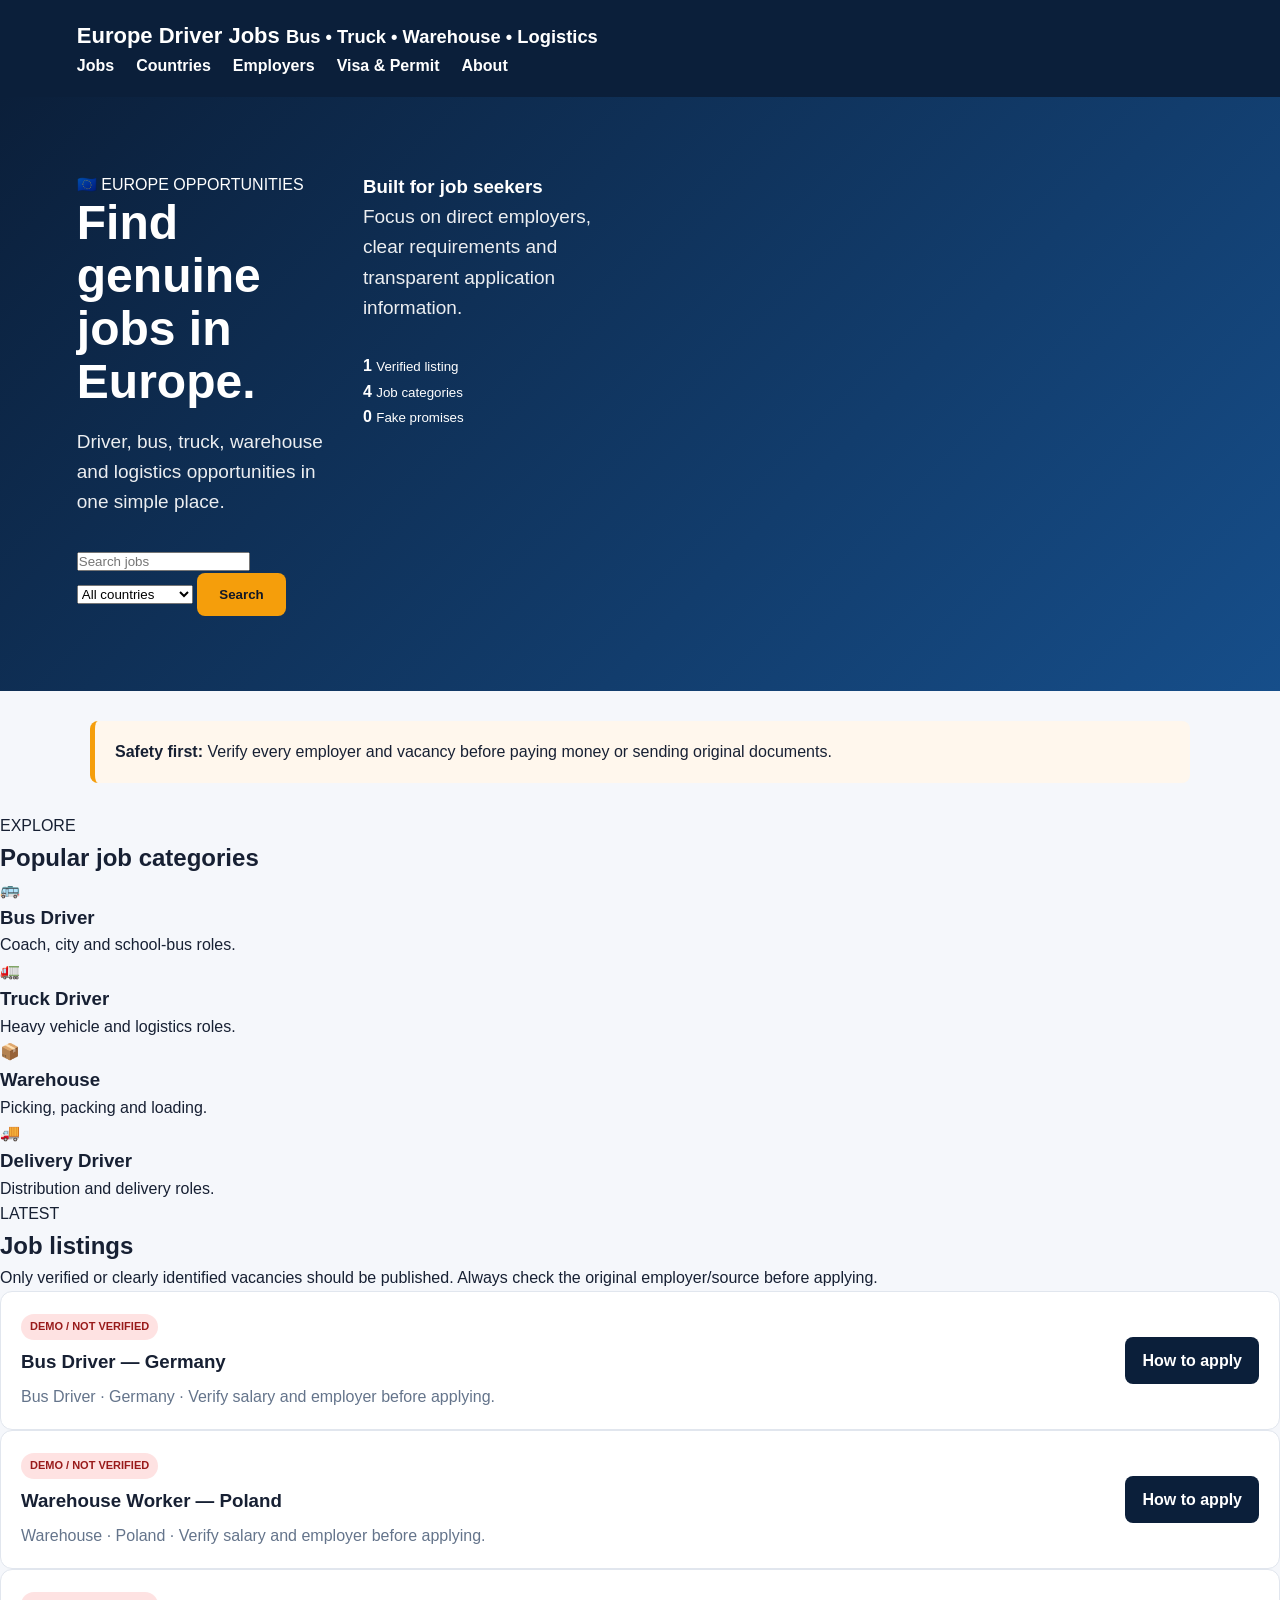
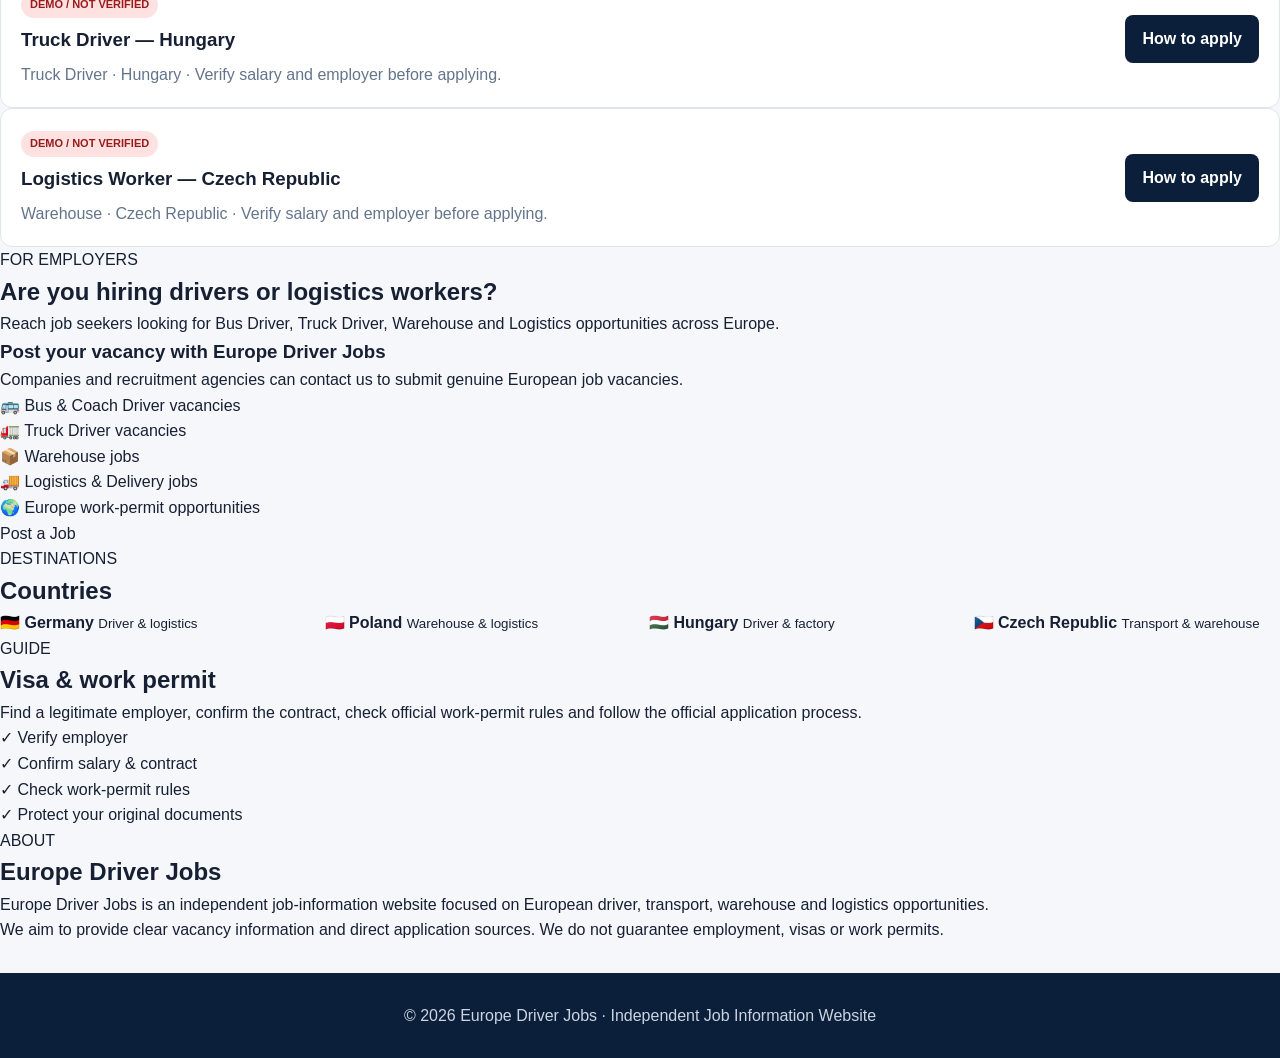
==== index.html @ 80341176 "Update Europe Driver Jobs website" ====
<!doctype html>
<html>
<head>
<meta charset="utf-8">
<meta name="viewport" content="width=device-width,initial-scale=1">
<title>Europe Driver Jobs | Bus, Truck, Warehouse & Logistics</title>
<link rel="stylesheet" href="style.css">
</head>

<body>

<header>
<div class="wrap nav">
<div class="logo">
Europe <b>Driver Jobs</b>
<small>Bus • Truck • Warehouse • Logistics</small>
</div>

<nav>
<a href="#jobs">Jobs</a>
<a href="#countries">Countries</a>
<a href="#employers">Employers</a>
<a href="#visa">Visa & Permit</a>
<a href="#about">About</a>
</nav>
</div>
</header>

<section class="hero">
<div class="wrap grid">

<div>
<span class="pill">🇪🇺 EUROPE OPPORTUNITIES</span>

<h1>Find genuine jobs in Europe.</h1>

<p>
Driver, bus, truck, warehouse and logistics opportunities
in one simple place.
</p>

<div class="search">
<input id="q" placeholder="Search jobs">

<select id="country">
<option value="">All countries</option>
<option>Germany</option>
<option>Poland</option>
<option>Hungary</option>
<option>Czech Republic</option>
</select>

<button onclick="filterJobs()">Search</button>
</div>

</div>

<div class="heroCard">
<h3>Built for job seekers</h3>

<p>
Focus on direct employers, clear requirements and transparent
application information.
</p>

<div class="stats">
<div>
<b>1</b>
<small>Verified listing</small>
</div>

<div>
<b>4</b>
<small>Job categories</small>
</div>

<div>
<b>0</b>
<small>Fake promises</small>
</div>
</div>
</div>

</div>
</section>

<div class="notice">
<div class="wrap">
<b>Safety first:</b>
Verify every employer and vacancy before paying money
or sending original documents.
</div>
</div>

<section class="wrap section">
<span class="eyebrow">EXPLORE</span>

<h2>Popular job categories</h2>

<div class="cards">

<article>
🚌
<h3>Bus Driver</h3>
<p>Coach, city and school-bus roles.</p>
</article>

<article>
🚛
<h3>Truck Driver</h3>
<p>Heavy vehicle and logistics roles.</p>
</article>

<article>
📦
<h3>Warehouse</h3>
<p>Picking, packing and loading.</p>
</article>

<article>
🚚
<h3>Delivery Driver</h3>
<p>Distribution and delivery roles.</p>
</article>

</div>
</section>


<!-- JOBS -->

<section id="jobs" class="wrap section">

<span class="eyebrow">LATEST</span>

<h2>Job listings</h2>

<p class="muted">
Only verified or clearly identified vacancies should be published.
Always check the original employer/source before applying.
</p>

<div id="jobsList">

<article class="job">

<span class="pill">OFFICIAL SOURCE</span>

<h3>Bus Driver – Germany</h3>

<p>🚌 Heavy Bus / Coach Driver</p>

<p>📍 Germany · Work Permit</p>

<p>💶 Salary: To be confirmed by employer</p>

<p>✅ UAE Heavy Bus licence & experience preferred</p>

<a
href="https://www.arbeitsagentur.de/jobsuche/jobdetail/12456-1625822-1-S"
target="_blank"
rel="noopener">
View Official Job
</a>

</article>

</div>

</section>


<!-- EMPLOYERS / MONEY MAKING -->

<section id="employers" class="wrap section">

<span class="eyebrow">FOR EMPLOYERS</span>

<h2>Are you hiring drivers or logistics workers?</h2>

<p>
Reach job seekers looking for Bus Driver, Truck Driver,
Warehouse and Logistics opportunities across Europe.
</p>

<div class="heroCard">

<h3>Post your vacancy with Europe Driver Jobs</h3>

<p>
Companies and recruitment agencies can contact us to
submit genuine European job vacancies.
</p>

<ul>
<li>🚌 Bus & Coach Driver vacancies</li>
<li>🚛 Truck Driver vacancies</li>
<li>📦 Warehouse jobs</li>
<li>🚚 Logistics & Delivery jobs</li>
<li>🌍 Europe work-permit opportunities</li>
</ul>

<a class="button" href="mailto:nnafeed4@gmail.com?subject=Europe Driver Jobs - Employer Job Posting">
Post a Job
</a>

</div>

</section>


<!-- COUNTRIES -->

<section id="countries" class="wrap section">

<span class="eyebrow">DESTINATIONS</span>

<h2>Countries</h2>

<div class="countries">

<div>
🇩🇪
<b>Germany</b>
<small>Driver & logistics</small>
</div>

<div>
🇵🇱
<b>Poland</b>
<small>Warehouse & logistics</small>
</div>

<div>
🇭🇺
<b>Hungary</b>
<small>Driver & factory</small>
</div>

<div>
🇨🇿
<b>Czech Republic</b>
<small>Transport & warehouse</small>
</div>

</div>

</section>


<!-- VISA -->

<section id="visa" class="wrap section split">

<div>

<span class="eyebrow">GUIDE</span>

<h2>Visa & work permit</h2>

<p>
Find a legitimate employer, confirm the contract,
check official work-permit rules and follow the official
application process.
</p>

</div>

<div class="check">

<div>✓ Verify employer</div>
<div>✓ Confirm salary & contract</div>
<div>✓ Check work-permit rules</div>
<div>✓ Protect your original documents</div>

</div>

</section>


<!-- ABOUT -->

<section id="about" class="dark">

<div class="wrap">

<span class="eyebrow">ABOUT</span>

<h2>Europe Driver Jobs</h2>

<p>
Europe Driver Jobs is an independent job-information
website focused on European driver, transport,
warehouse and logistics opportunities.
</p>

<p>
We aim to provide clear vacancy information and direct
application sources. We do not guarantee employment,
visas or work permits.
</p>

</div>

</section>


<footer>
© 2026 Europe Driver Jobs · Independent Job Information Website
</footer>

<script src="script.js"></script>

</body>
</html>
---- style.css ----
*{box-sizing:border-box;margin:0;padding:0}

html{scroll-behavior:smooth}

body{
  font-family:Arial,Helvetica,sans-serif;
  line-height:1.6;
  color:#172033;
  background:#f5f7fb;
}

a{text-decoration:none;color:inherit}

header{
  background:#0b1f3a;
  color:white;
  padding:18px 6%;
  display:flex;
  align-items:center;
  justify-content:space-between;
  gap:20px;
  position:sticky;
  top:0;
  z-index:10;
}

.logo{
  font-size:22px;
  font-weight:800;
}

nav{
  display:flex;
  gap:22px;
}

nav a{
  color:white;
  font-weight:600;
}

.hero{
  background:linear-gradient(135deg,#0b1f3a,#164e8a);
  color:white;
  padding:75px 6%;
}

.hero-content{
  max-width:1100px;
  margin:auto;
}

.hero h1{
  font-size:48px;
  line-height:1.1;
  max-width:750px;
  margin-bottom:18px;
}

.hero p{
  font-size:19px;
  max-width:700px;
  opacity:.92;
  margin-bottom:30px;
}

.searchbox{
  background:white;
  padding:12px;
  border-radius:12px;
  display:flex;
  gap:10px;
  max-width:800px;
}

.searchbox input,
.searchbox select{
  flex:1;
  min-width:0;
  padding:14px;
  border:1px solid #d7dce5;
  border-radius:8px;
  font-size:15px;
}

button{
  background:#f59e0b;
  color:#111827;
  border:0;
  border-radius:8px;
  padding:14px 22px;
  font-weight:800;
  cursor:pointer;
}

.container{
  max-width:1100px;
  margin:auto;
  padding:55px 6%;
}

.section-title{
  font-size:30px;
  margin-bottom:10px;
}

.section-text{
  color:#64748b;
  margin-bottom:28px;
}

.notice{
  background:#fff7ed;
  border-left:5px solid #f59e0b;
  padding:18px 20px;
  margin:30px auto;
  max-width:1100px;
  border-radius:8px;
}

.grid{
  display:grid;
  grid-template-columns:repeat(4,1fr);
  gap:18px;
}

.card{
  background:white;
  padding:25px;
  border-radius:14px;
  box-shadow:0 5px 20px rgba(15,23,42,.07);
  border:1px solid #e7ebf1;
}

.card h3{
  margin:10px 0 8px;
}

.card p{
  color:#64748b;
  font-size:14px;
}

.icon{
  font-size:35px;
}

.jobs{
  display:grid;
  gap:15px;
}

.job{
  background:white;
  border:1px solid #e1e6ee;
  border-radius:12px;
  padding:20px;
  display:flex;
  justify-content:space-between;
  align-items:center;
  gap:20px;
}

.job h3{
  margin:7px 0;
}

.job p{
  color:#64748b;
}

.tag{
  display:inline-block;
  background:#fee2e2;
  color:#991b1b;
  padding:4px 9px;
  border-radius:20px;
  font-size:11px;
  font-weight:800;
}

.apply{
  background:#0b1f3a;
  color:white;
  padding:11px 17px;
  border-radius:8px;
  white-space:nowrap;
  font-weight:700;
}

.countries{
  display:grid;
  grid-template-columns:repeat(4,1fr);
  gap:18px;
}

.country{
  background:white;
  padding:22px;
  border-radius:12px;
  border:1px solid #e1e6ee;
  font-weight:700;
}

.country span{
  font-size:30px;
  display:block;
  margin-bottom:8px;
}

.steps{
  display:grid;
  grid-template-columns:repeat(4,1fr);
  gap:18px;
}

.step{
  background:#0b1f3a;
  color:white;
  padding:22px;
  border-radius:12px;
}

.step strong{
  display:block;
  font-size:24px;
  margin-bottom:8px;
}

footer{
  background:#0b1f3a;
  color:#cbd5e1;
  text-align:center;
  padding:30px 6%;
  margin-top:30px;
}

@media(max-width:800px){
  header{
    flex-direction:column;
    align-items:flex-start;
  }

  nav{
    flex-wrap:wrap;
    gap:12px;
  }

  .hero h1{
    font-size:36px;
  }

  .searchbox{
    flex-direction:column;
  }

  .grid,
  .countries,
  .steps{
    grid-template-columns:1fr 1fr;
  }

  .job{
    flex-direction:column;
    align-items:flex-start;
  }
}

@media(max-width:520px){
  .grid,
  .countries,
  .steps{
    grid-template-columns:1fr;
  }

  .hero{
    padding:50px 6%;
  }

  .hero h1{
    font-size:31px;
  }
}
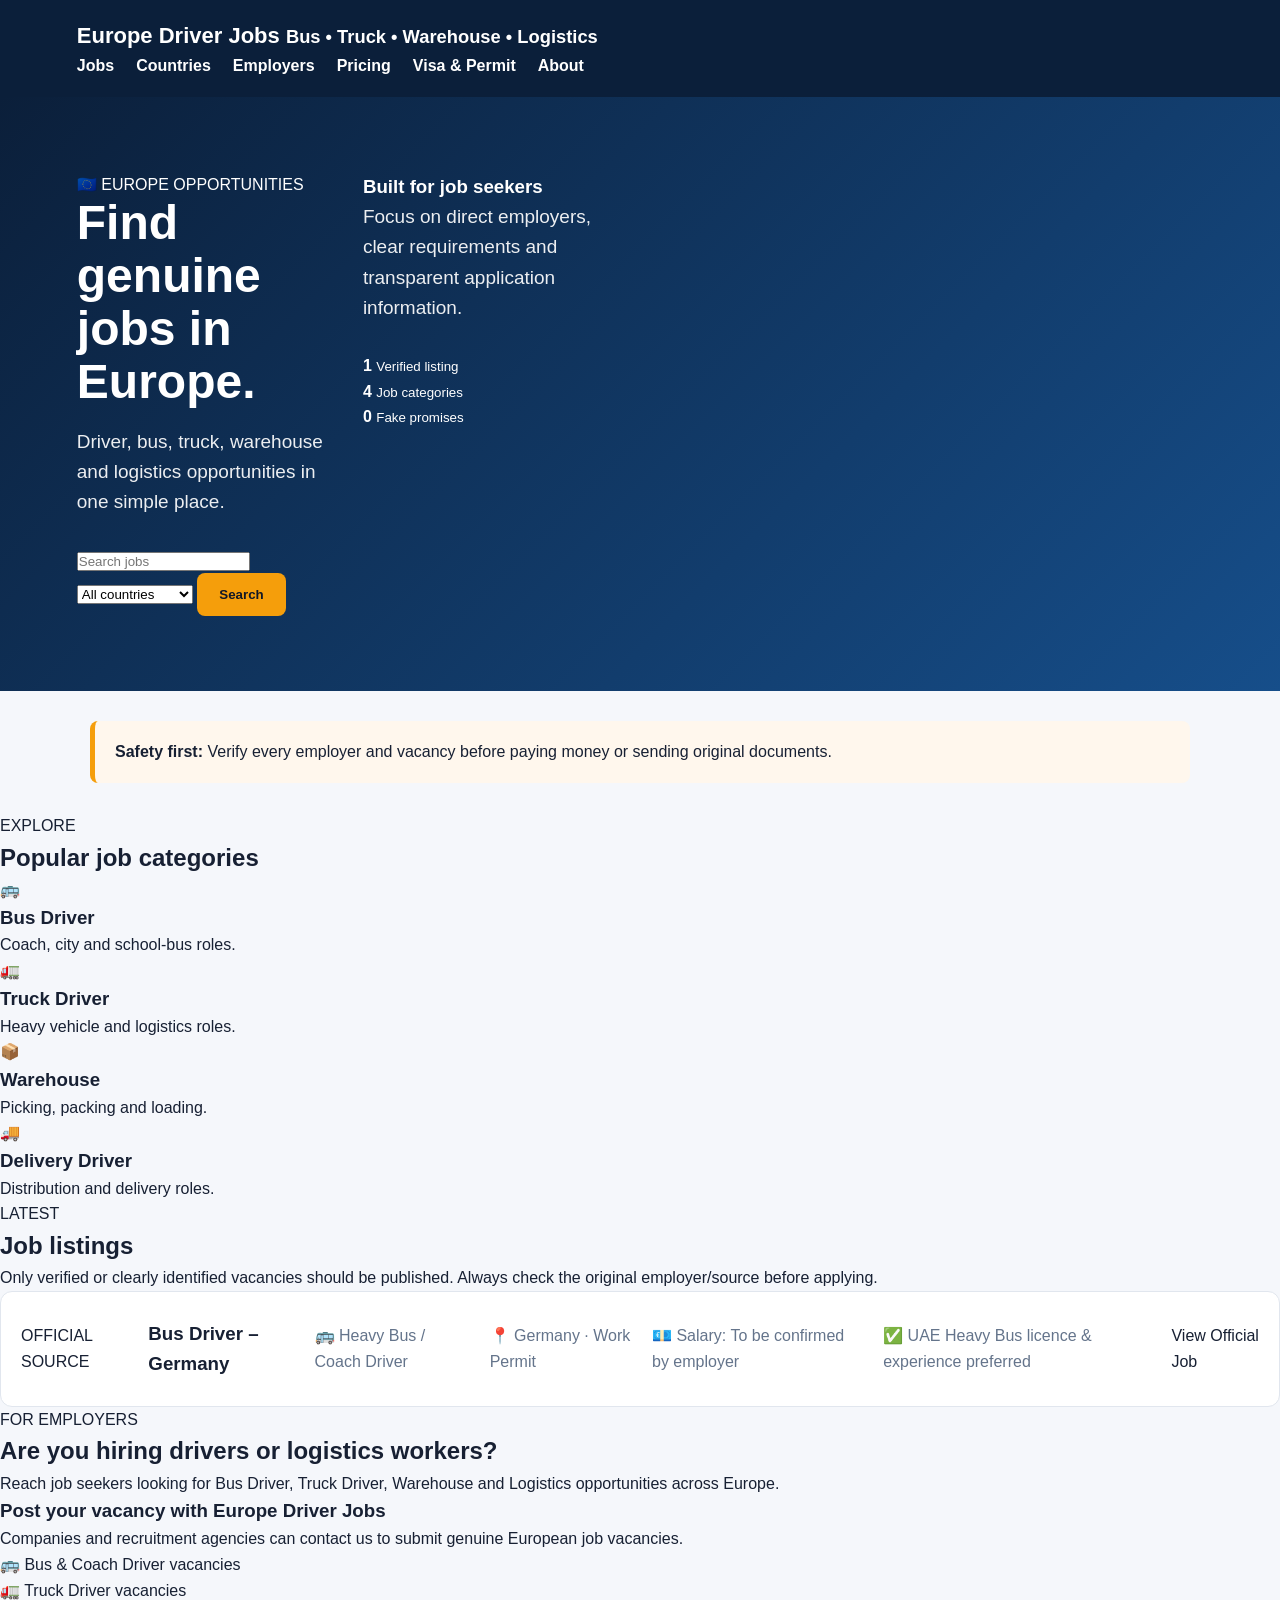
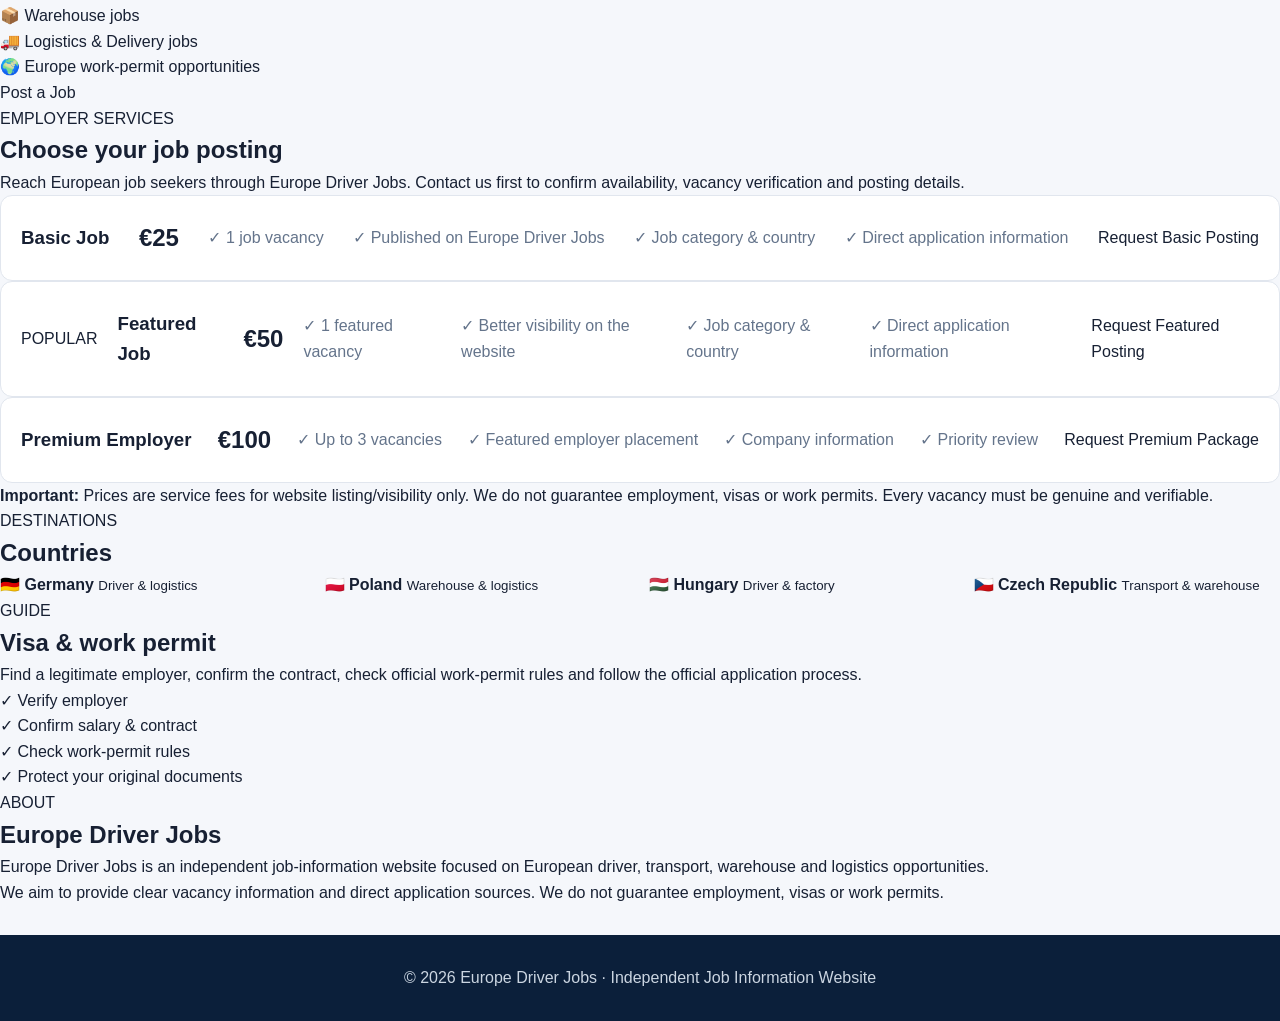
==== commit 50132857: "Add employer pricing packages" ====
--- a/index.html
+++ b/index.html
@@ -20,6 +20,7 @@
 <a href="#jobs">Jobs</a>
 <a href="#countries">Countries</a>
 <a href="#employers">Employers</a>
+ <a href="#pricing">Pricing</a>
 <a href="#visa">Visa & Permit</a>
 <a href="#about">About</a>
 </nav>
@@ -208,7 +209,74 @@
 
 </section>
 
-
+<!-- EMPLOYER PRICING -->
+
+<section id="pricing" class="wrap section">
+
+<span class="eyebrow">EMPLOYER SERVICES</span>
+
+<h2>Choose your job posting</h2>
+
+<p class="muted">
+Reach European job seekers through Europe Driver Jobs.
+Contact us first to confirm availability, vacancy verification
+and posting details.
+</p>
+
+<div class="cards">
+
+<article class="job">
+<h3>Basic Job</h3>
+<h2>€25</h2>
+<p>✓ 1 job vacancy</p>
+<p>✓ Published on Europe Driver Jobs</p>
+<p>✓ Job category & country</p>
+<p>✓ Direct application information</p>
+
+<a class="button"
+href="mailto:nnafeed4@gmail.com?subject=Basic Job Posting - Europe Driver Jobs">
+Request Basic Posting
+</a>
+</article>
+
+<article class="job">
+<span class="pill">POPULAR</span>
+<h3>Featured Job</h3>
+<h2>€50</h2>
+<p>✓ 1 featured vacancy</p>
+<p>✓ Better visibility on the website</p>
+<p>✓ Job category & country</p>
+<p>✓ Direct application information</p>
+
+<a class="button"
+href="mailto:nnafeed4@gmail.com?subject=Featured Job Posting - Europe Driver Jobs">
+Request Featured Posting
+</a>
+</article>
+
+<article class="job">
+<h3>Premium Employer</h3>
+<h2>€100</h2>
+<p>✓ Up to 3 vacancies</p>
+<p>✓ Featured employer placement</p>
+<p>✓ Company information</p>
+<p>✓ Priority review</p>
+
+<a class="button"
+href="mailto:nnafeed4@gmail.com?subject=Premium Employer Package - Europe Driver Jobs">
+Request Premium Package
+</a>
+</article>
+
+</div>
+
+<p class="muted">
+<strong>Important:</strong> Prices are service fees for website
+listing/visibility only. We do not guarantee employment, visas
+or work permits. Every vacancy must be genuine and verifiable.
+</p>
+
+</section>
 <!-- COUNTRIES -->
 
 <section id="countries" class="wrap section">
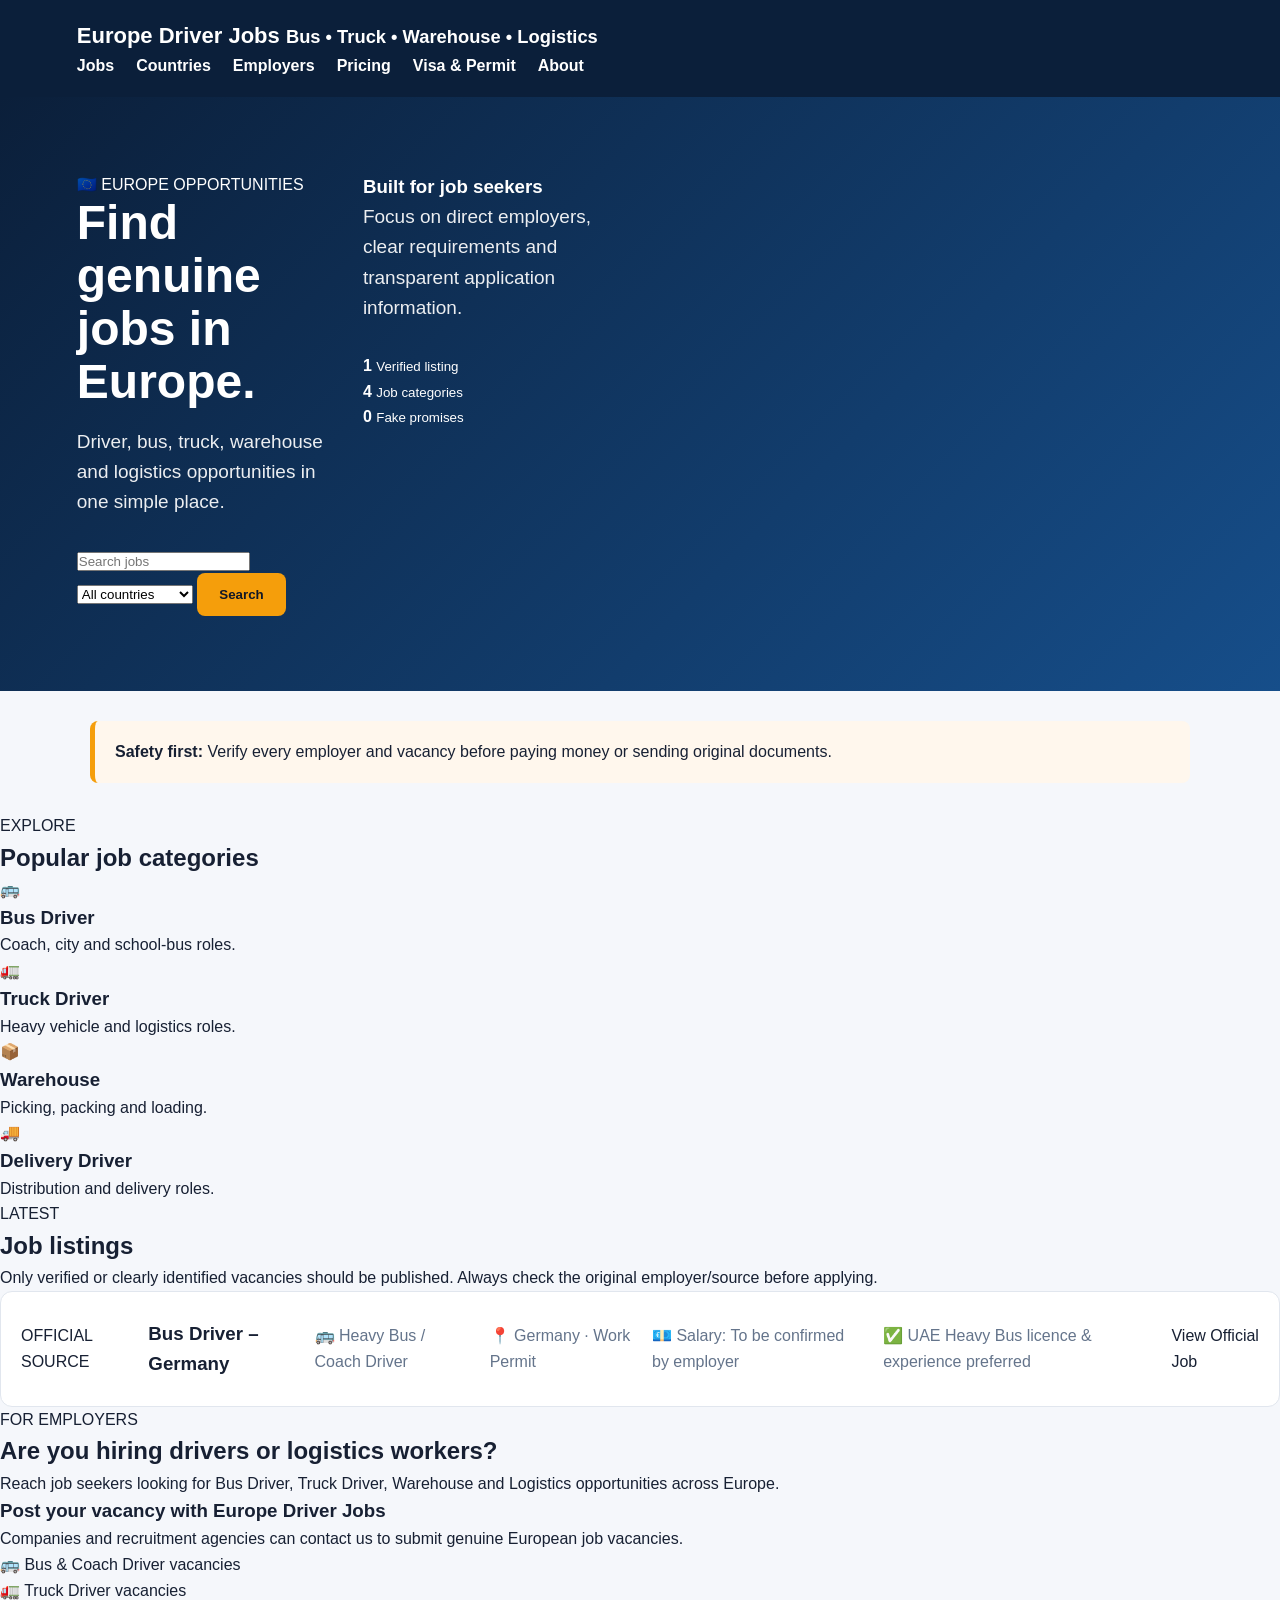
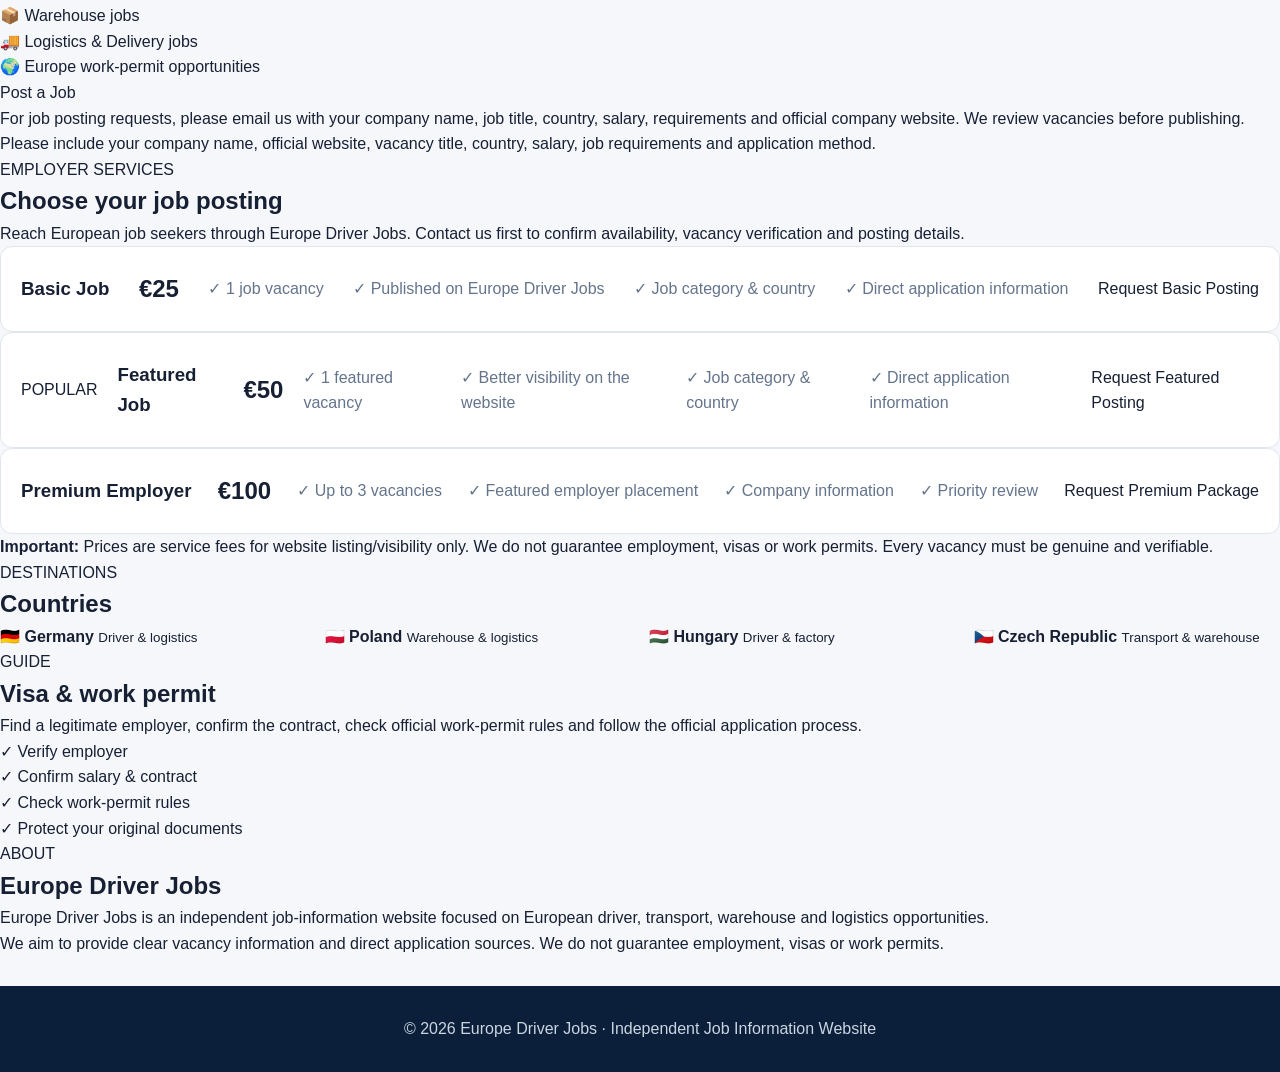
==== commit 11e9aed9: "Improve employer job posting information" ====
--- a/index.html
+++ b/index.html
@@ -203,8 +203,16 @@
 
 <a class="button" href="mailto:nnafeed4@gmail.com?subject=Europe Driver Jobs - Employer Job Posting">
 Post a Job
-</a>
-
+ <p class="muted">
+For job posting requests, please email us with your company name,
+job title, country, salary, requirements and official company website.
+We review vacancies before publishing.
+</p>
+</a>
+<p class="muted">
+Please include your company name, official website, vacancy title,
+country, salary, job requirements and application method.
+</p>
 </div>
 
 </section>
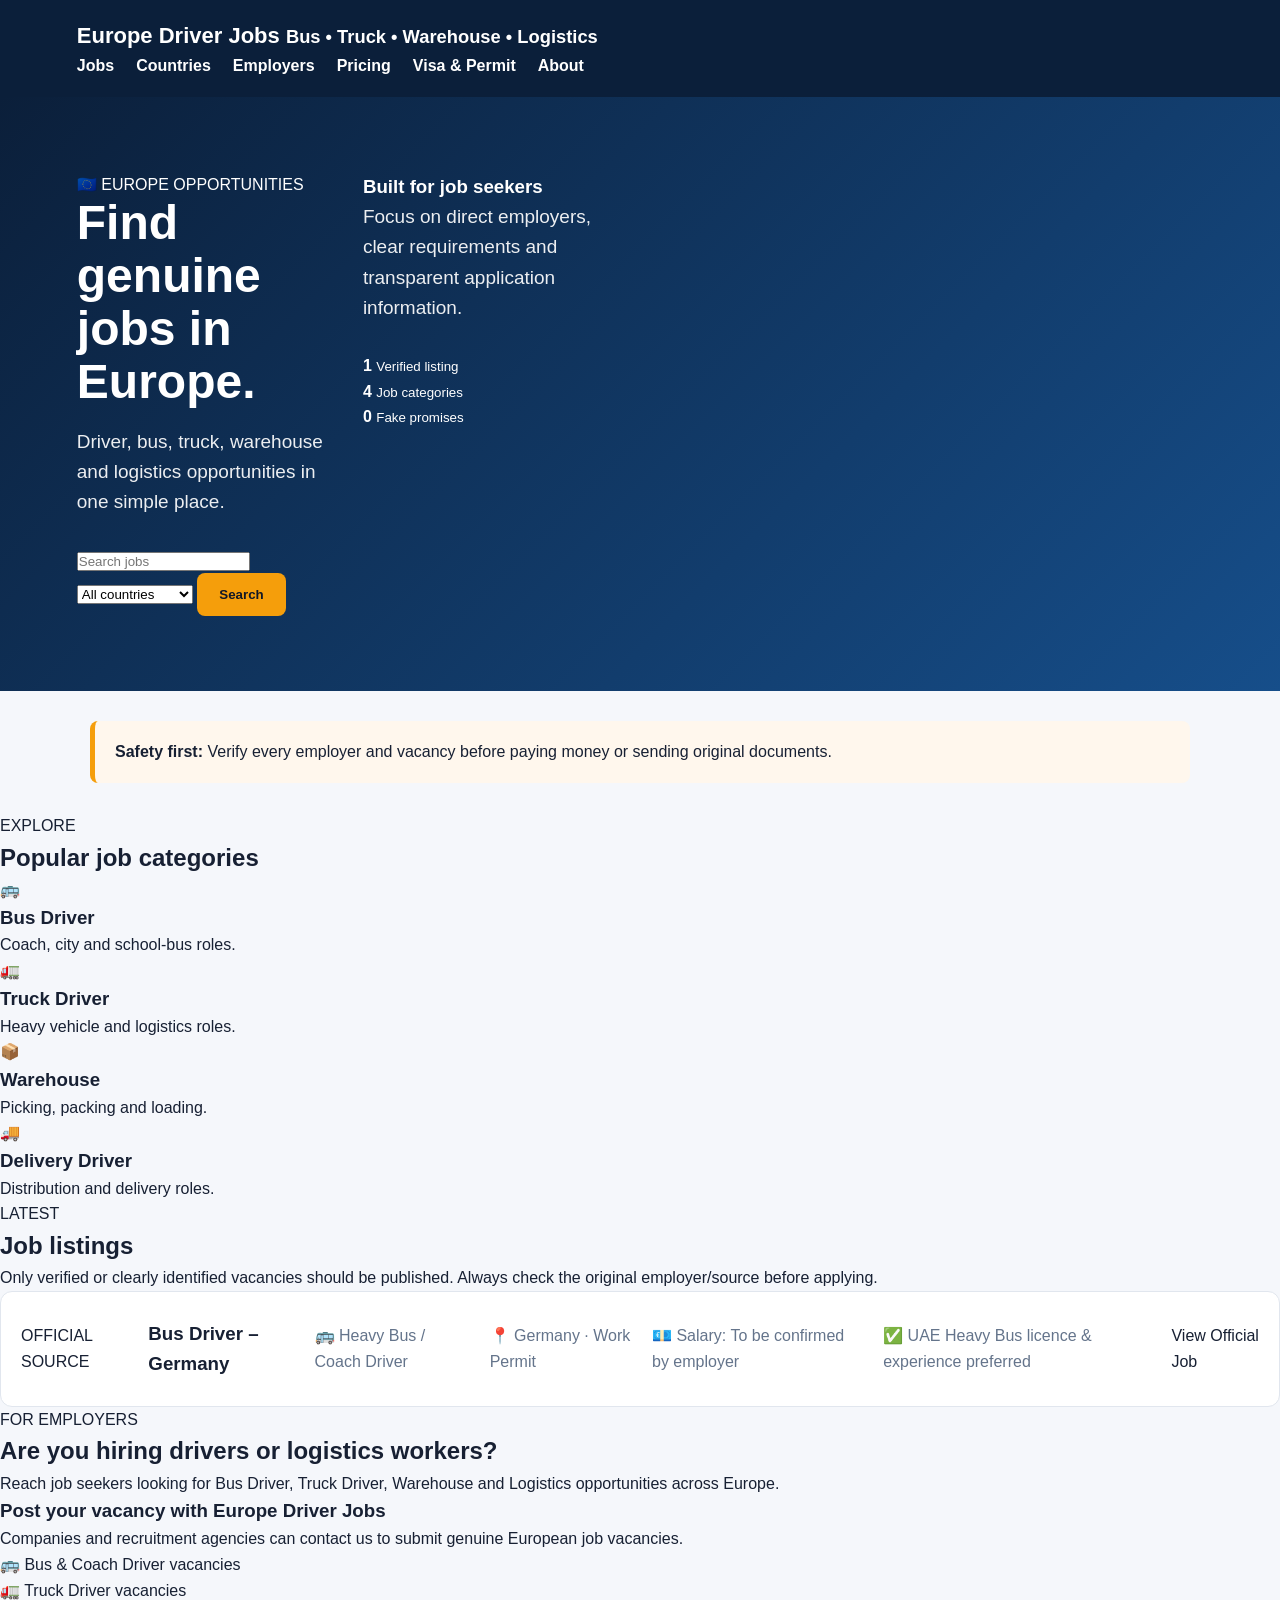
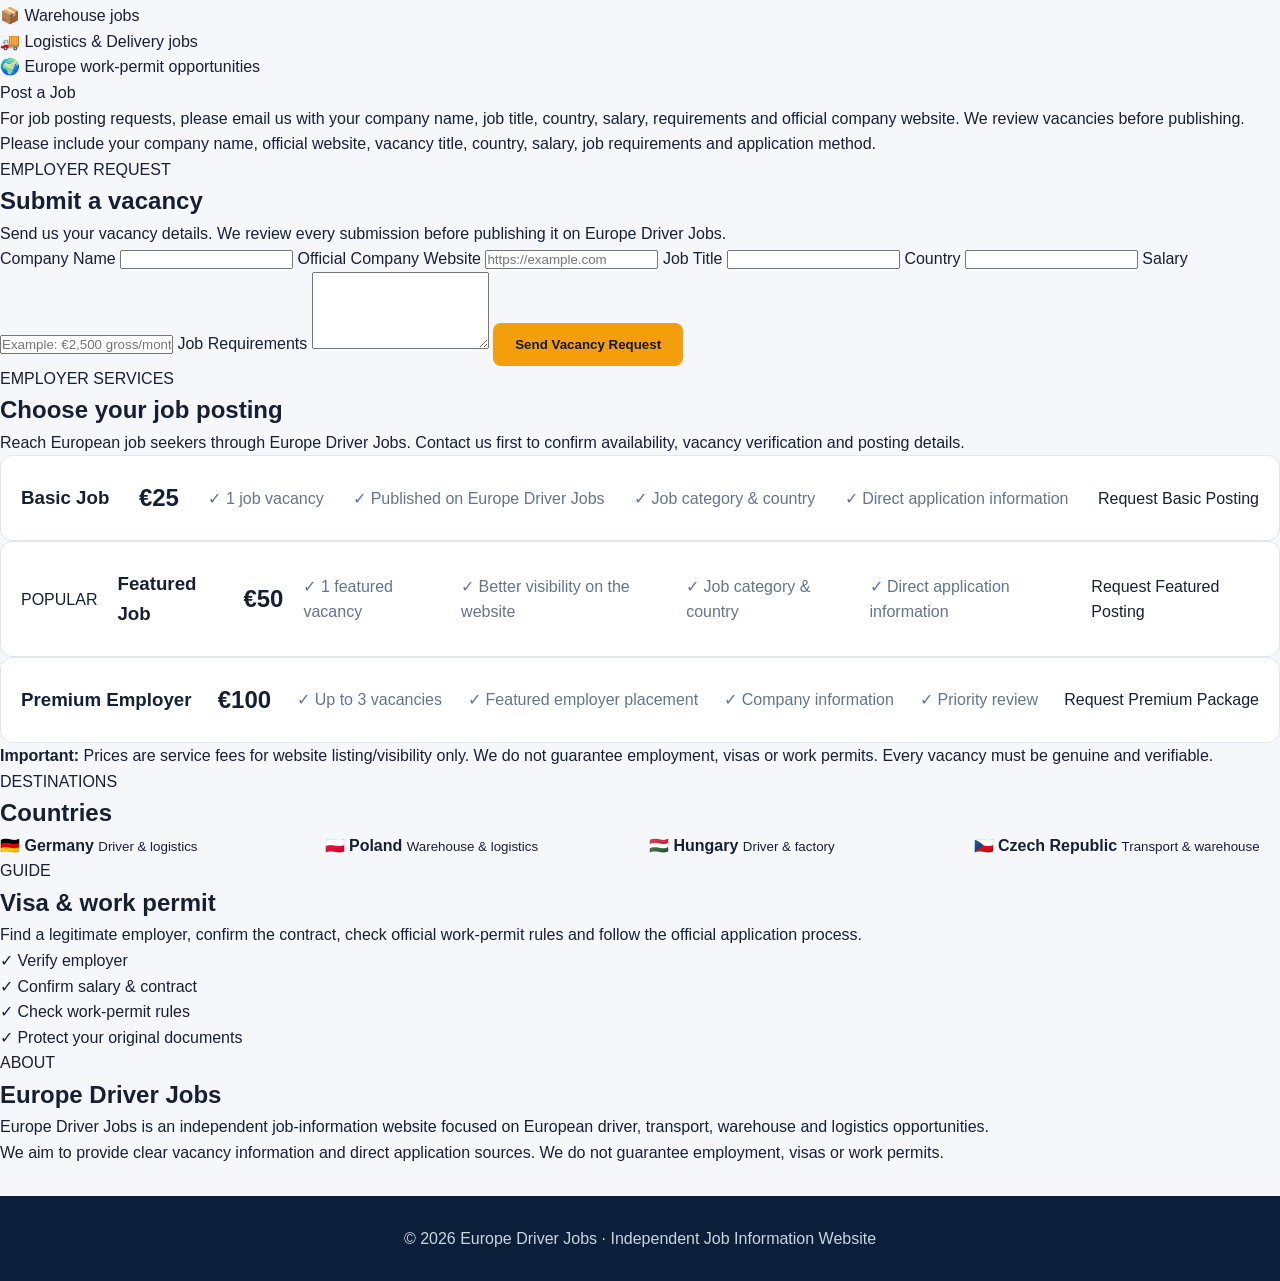
==== commit 9a319ae5: "Add employer vacancy request for" ====
--- a/index.html
+++ b/index.html
@@ -216,7 +216,44 @@
 </div>
 
 </section>
-
+<!-- EMPLOYER REQUEST FORM -->
+
+<section id="employer-form" class="wrap section">
+
+<span class="eyebrow">EMPLOYER REQUEST</span>
+
+<h2>Submit a vacancy</h2>
+
+<p class="muted">
+Send us your vacancy details. We review every submission before
+publishing it on Europe Driver Jobs.
+</p>
+
+<form action="mailto:nnafeed4@gmail.com" method="post" enctype="text/plain">
+
+<label>Company Name</label>
+<input type="text" name="Company Name" required>
+
+<label>Official Company Website</label>
+<input type="url" name="Company Website" placeholder="https://example.com">
+
+<label>Job Title</label>
+<input type="text" name="Job Title" required>
+
+<label>Country</label>
+<input type="text" name="Country" required>
+
+<label>Salary</label>
+<input type="text" name="Salary" placeholder="Example: €2,500 gross/month">
+
+<label>Job Requirements</label>
+<textarea name="Job Requirements" rows="5" required></textarea>
+
+<button type="submit">Send Vacancy Request</button>
+
+</form>
+
+</section>
 <!-- EMPLOYER PRICING -->
 
 <section id="pricing" class="wrap section">
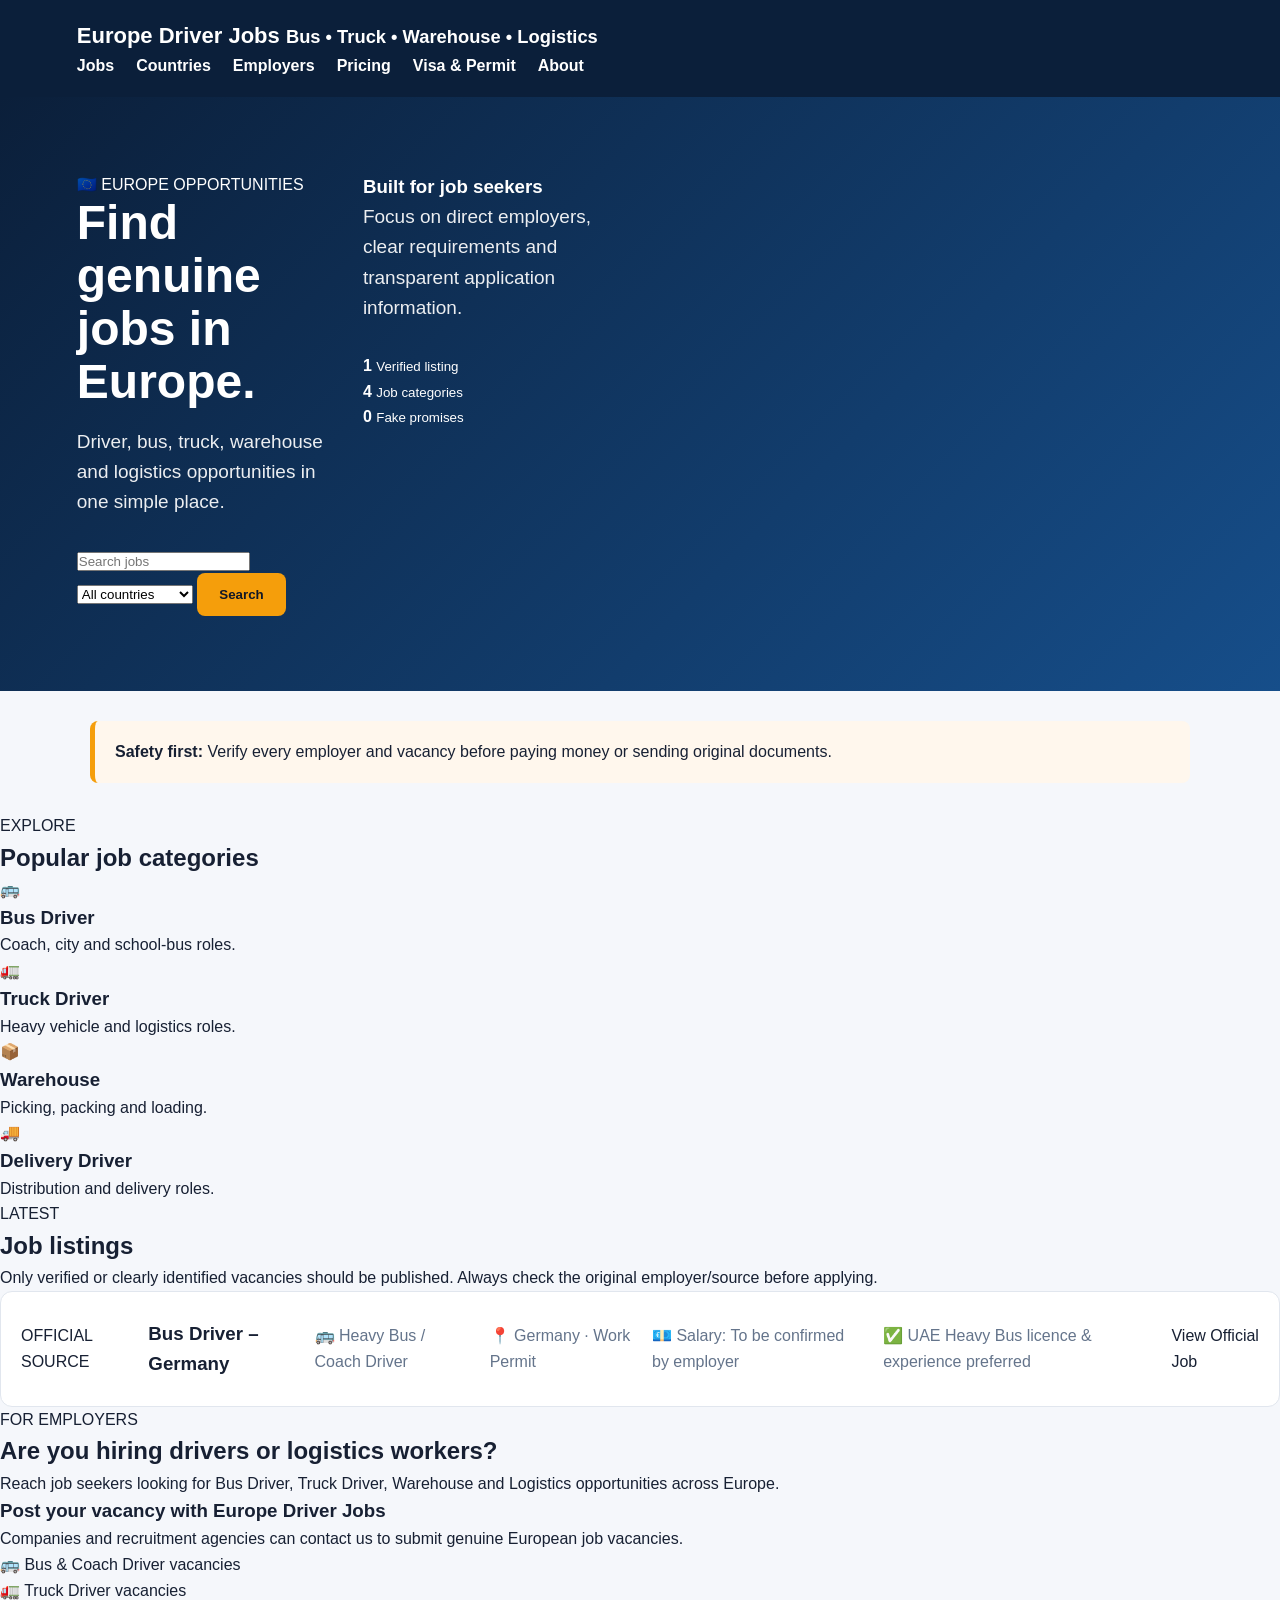
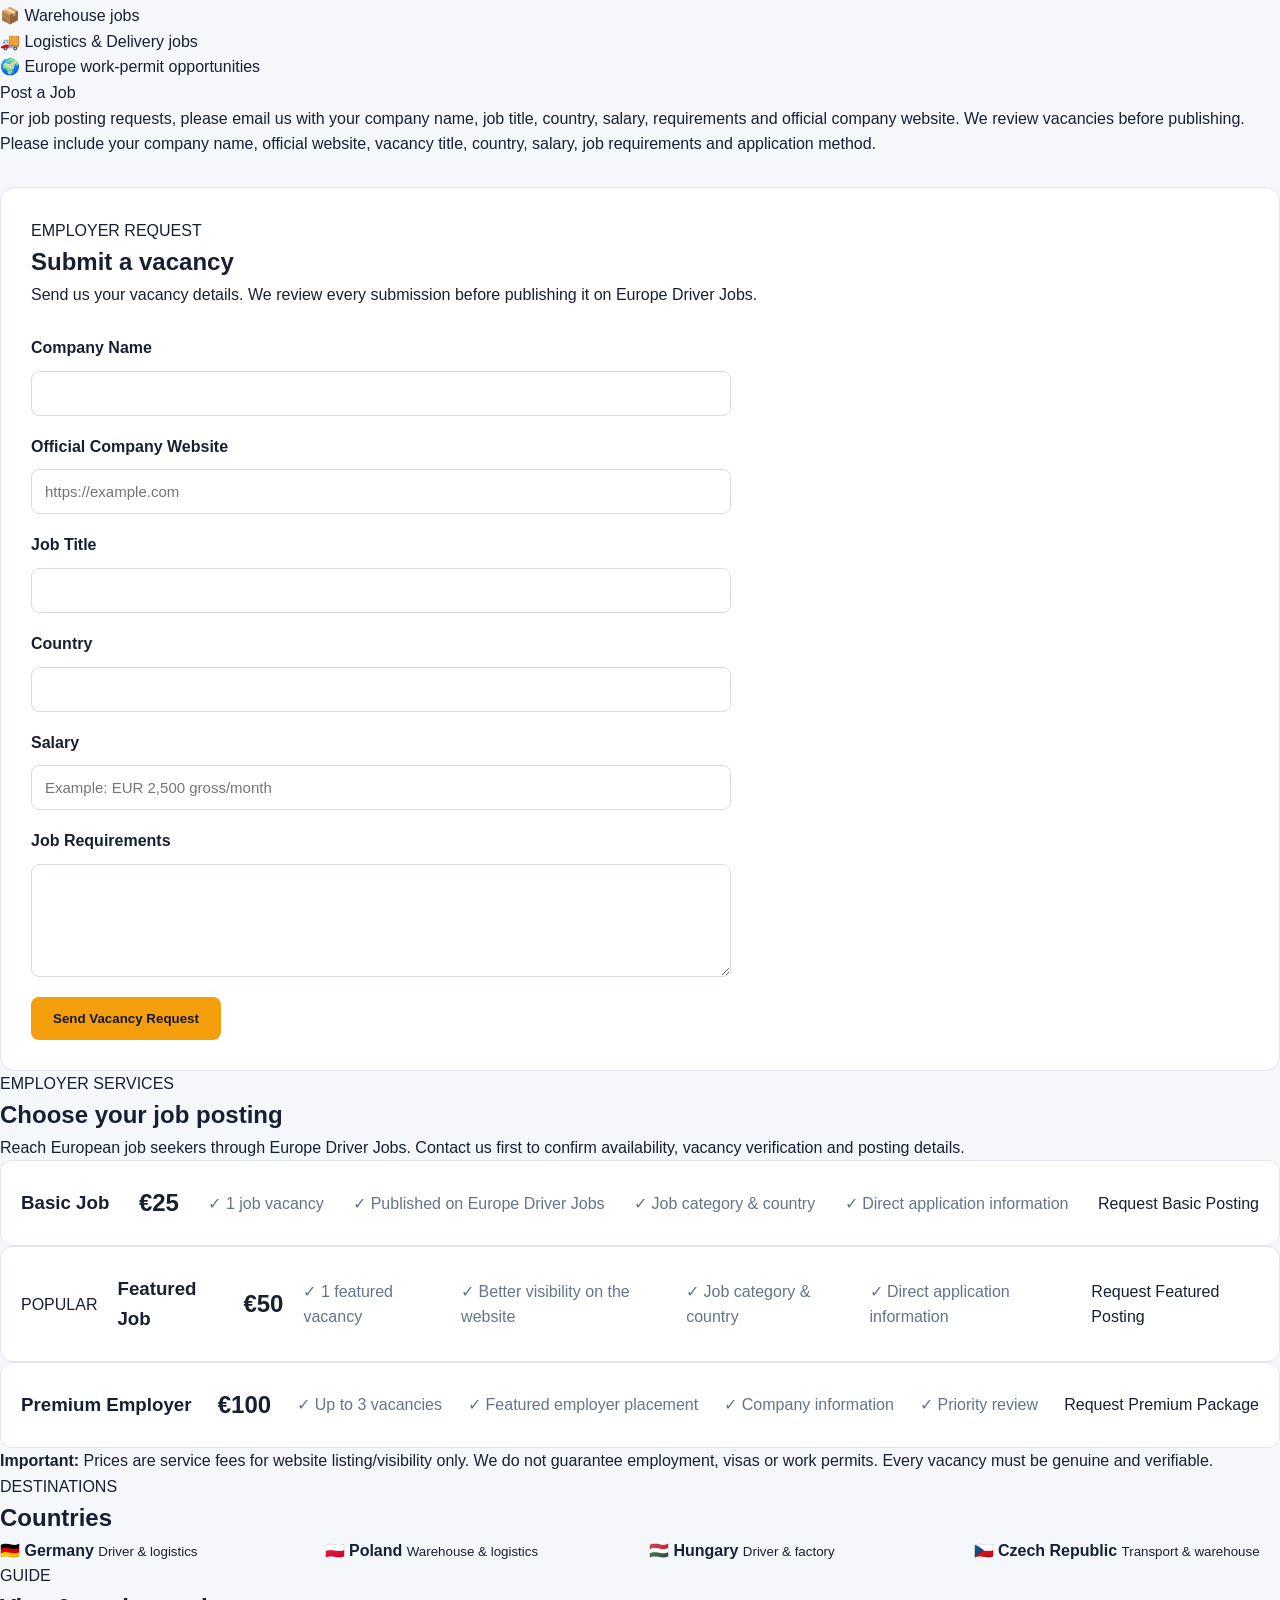
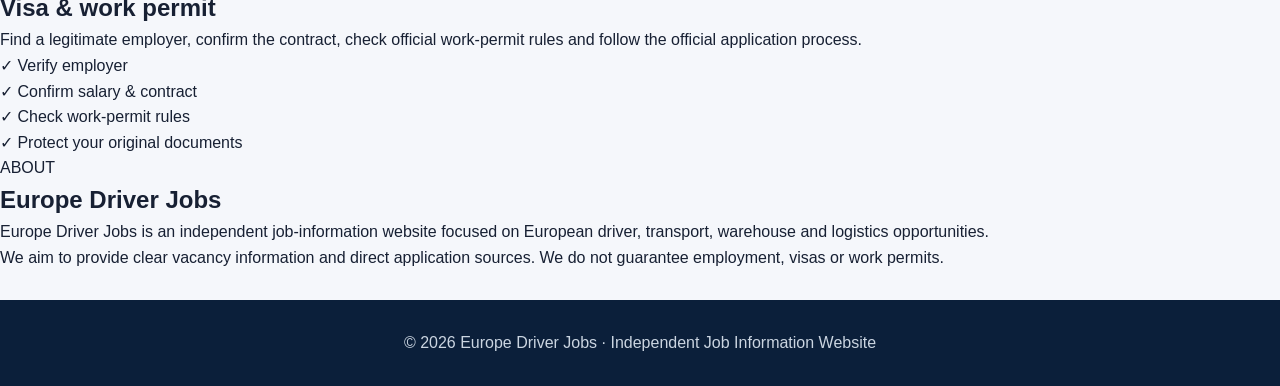
==== commit 0f225e89: "Fix salary field encoding" ====
--- a/index.html
+++ b/index.html
@@ -244,7 +244,7 @@
 <input type="text" name="Country" required>
 
 <label>Salary</label>
-<input type="text" name="Salary" placeholder="Example: €2,500 gross/month">
+<input type="text" name="Salary" placeholder="Example: EUR 2,500 gross/month">
 
 <label>Job Requirements</label>
 <textarea name="Job Requirements" rows="5" required></textarea>
--- a/style.css
+++ b/style.css
@@ -281,3 +281,43 @@
     font-size:31px;
   }
 }
+/* EMPLOYER FORM */
+
+#employer-form{
+  background:white;
+  border:1px solid #e1e6ee;
+  border-radius:14px;
+  padding:30px;
+  margin-top:30px;
+}
+
+#employer-form form{
+  display:grid;
+  gap:10px;
+  max-width:700px;
+  margin-top:20px;
+}
+
+#employer-form label{
+  font-weight:700;
+  margin-top:8px;
+}
+
+#employer-form input,
+#employer-form textarea{
+  width:100%;
+  padding:13px;
+  border:1px solid #d7dce5;
+  border-radius:8px;
+  font-size:15px;
+  font-family:Arial,Helvetica,sans-serif;
+}
+
+#employer-form textarea{
+  resize:vertical;
+}
+
+#employer-form button{
+  width:max-content;
+  margin-top:10px;
+}
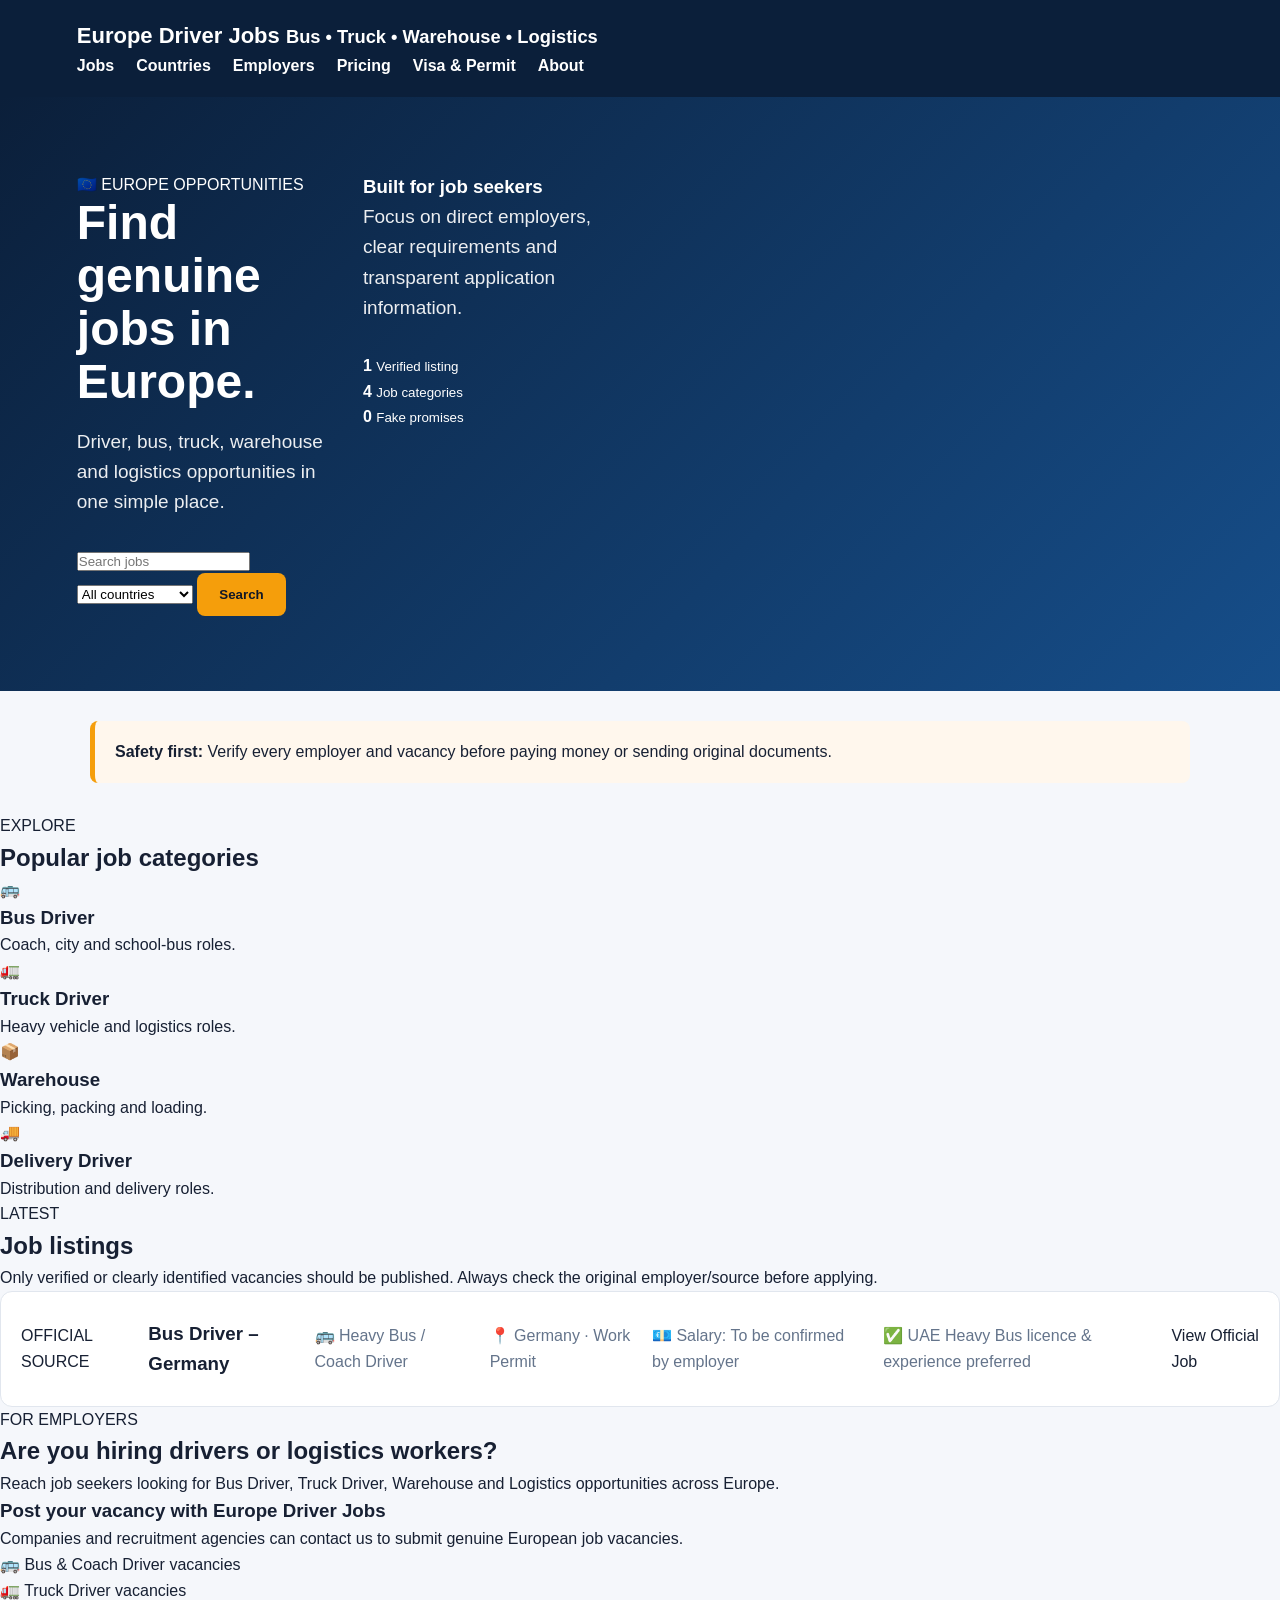
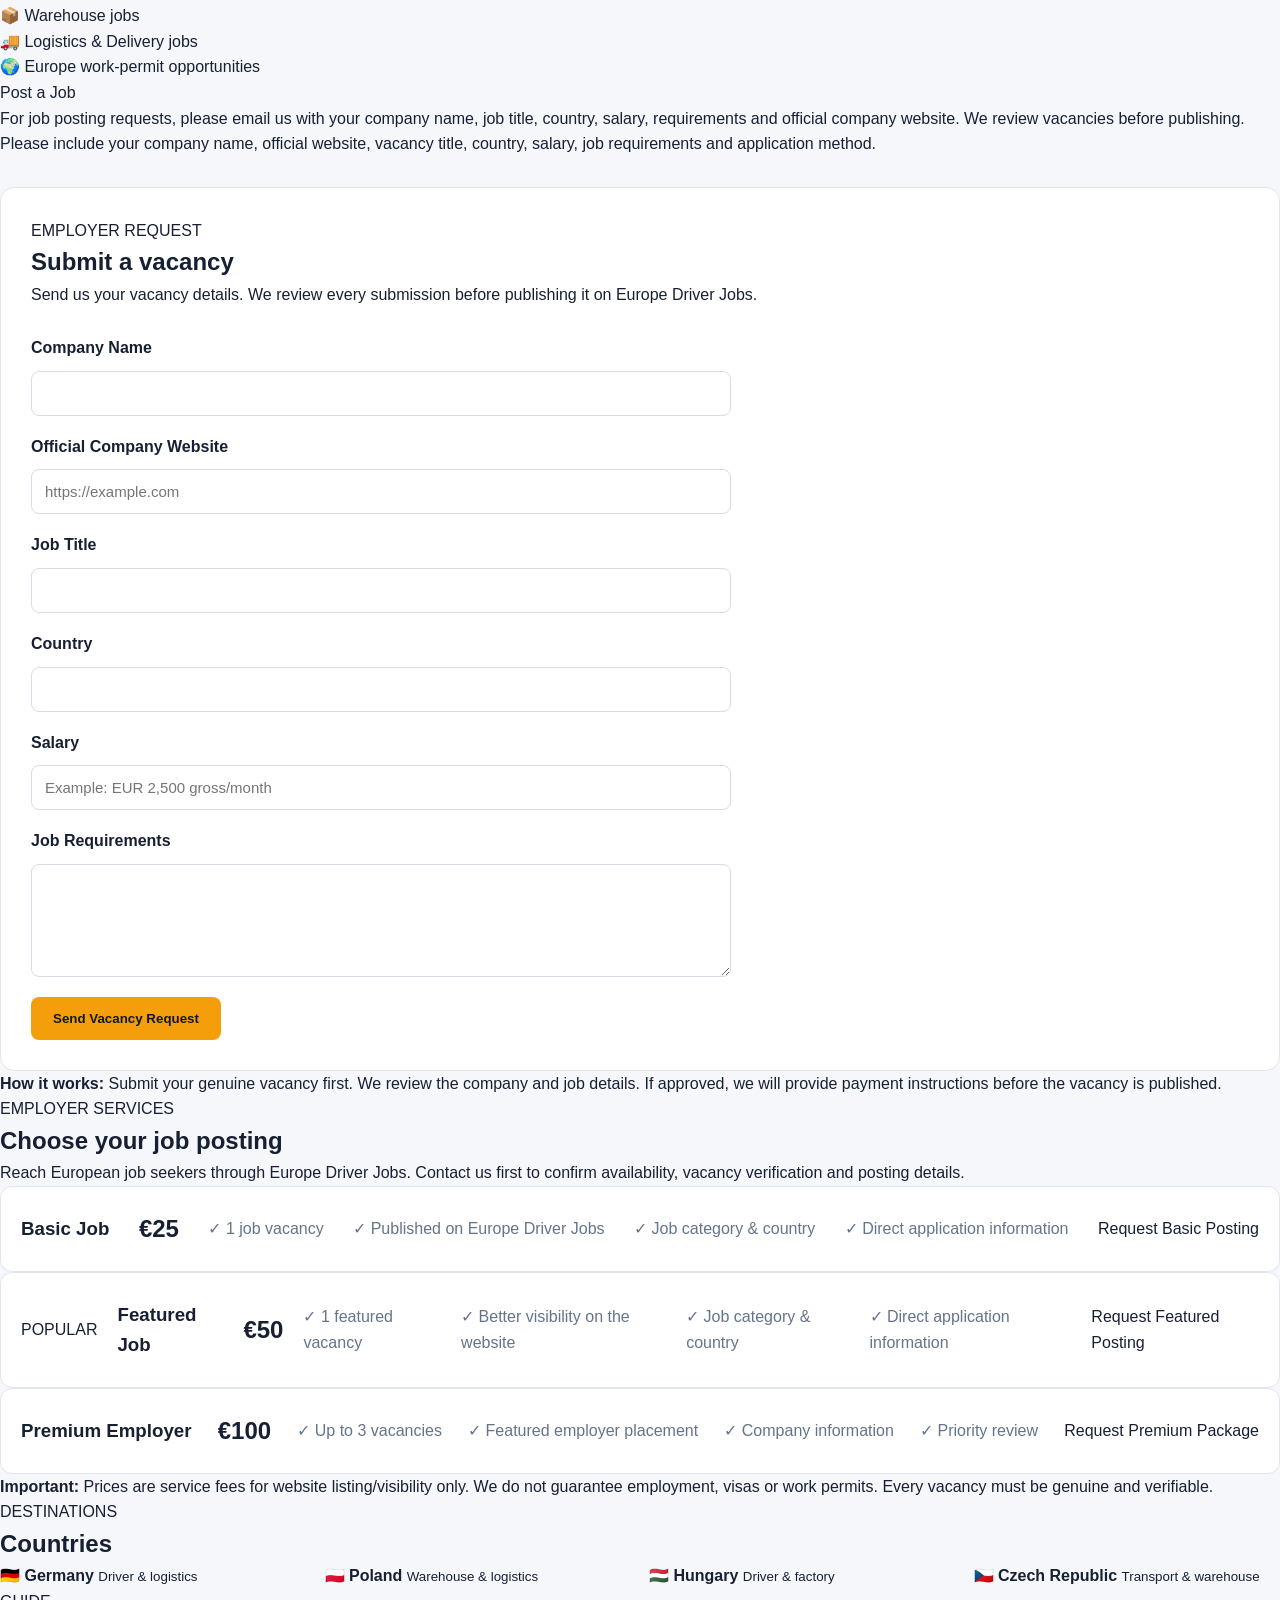
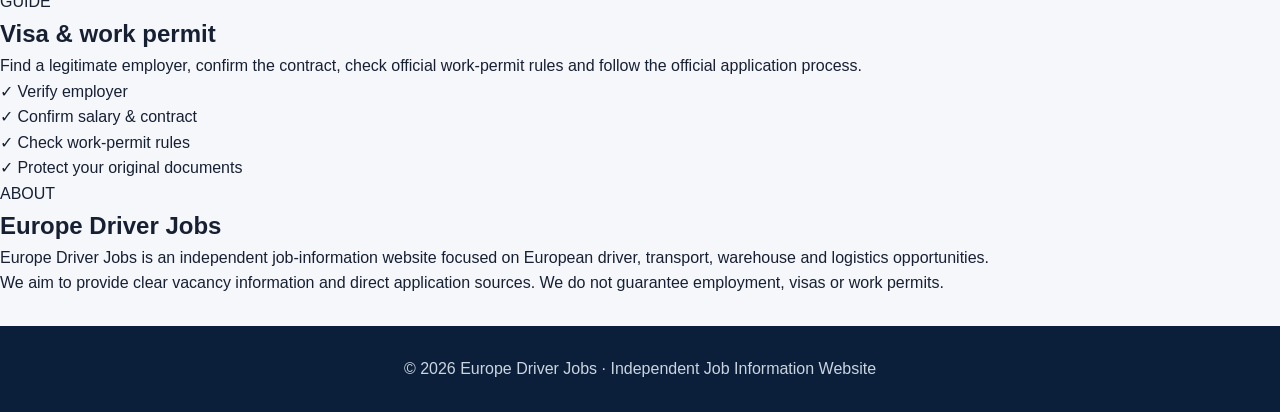
==== commit 0d527197: "Add employer posting process" ====
--- a/index.html
+++ b/index.html
@@ -255,7 +255,11 @@
 
 </section>
 <!-- EMPLOYER PRICING -->
-
+<p class="muted">
+<strong>How it works:</strong> Submit your genuine vacancy first.
+We review the company and job details. If approved, we will provide
+payment instructions before the vacancy is published.
+</p>
 <section id="pricing" class="wrap section">
 
 <span class="eyebrow">EMPLOYER SERVICES</span>
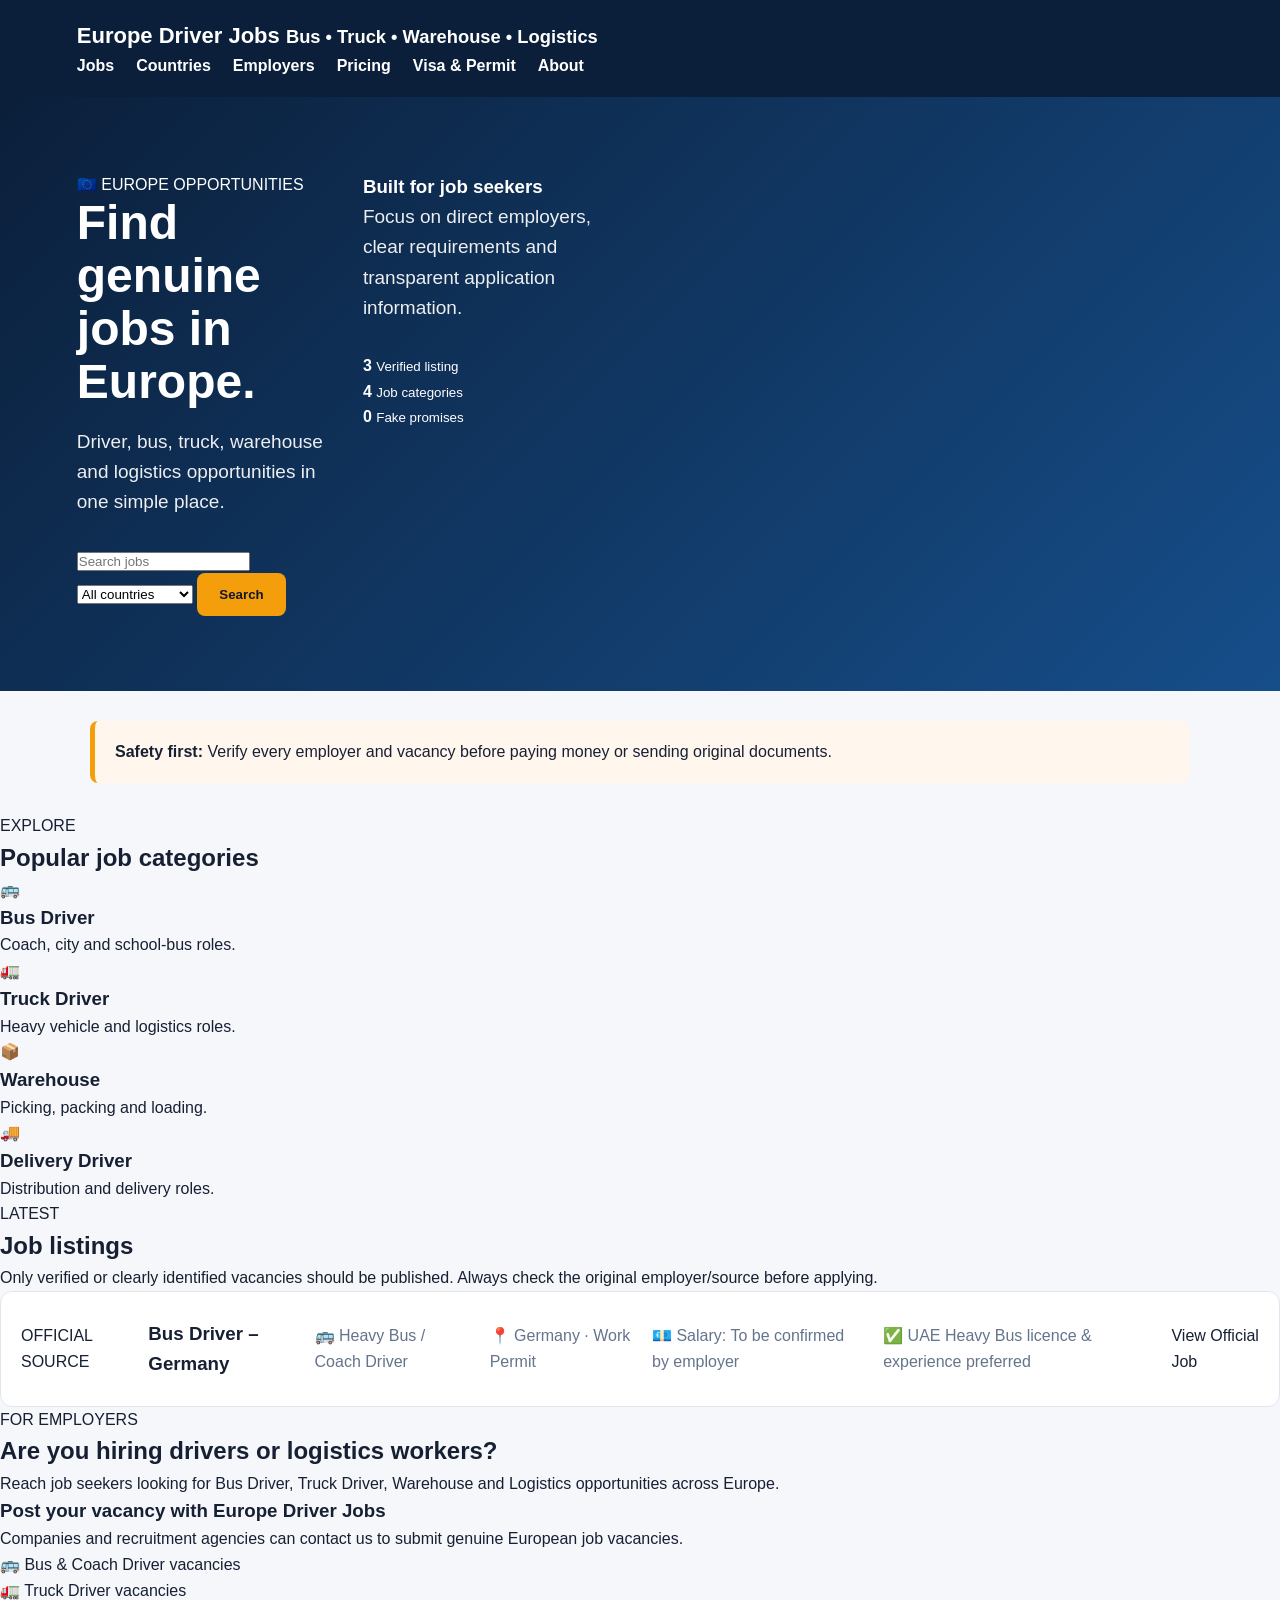
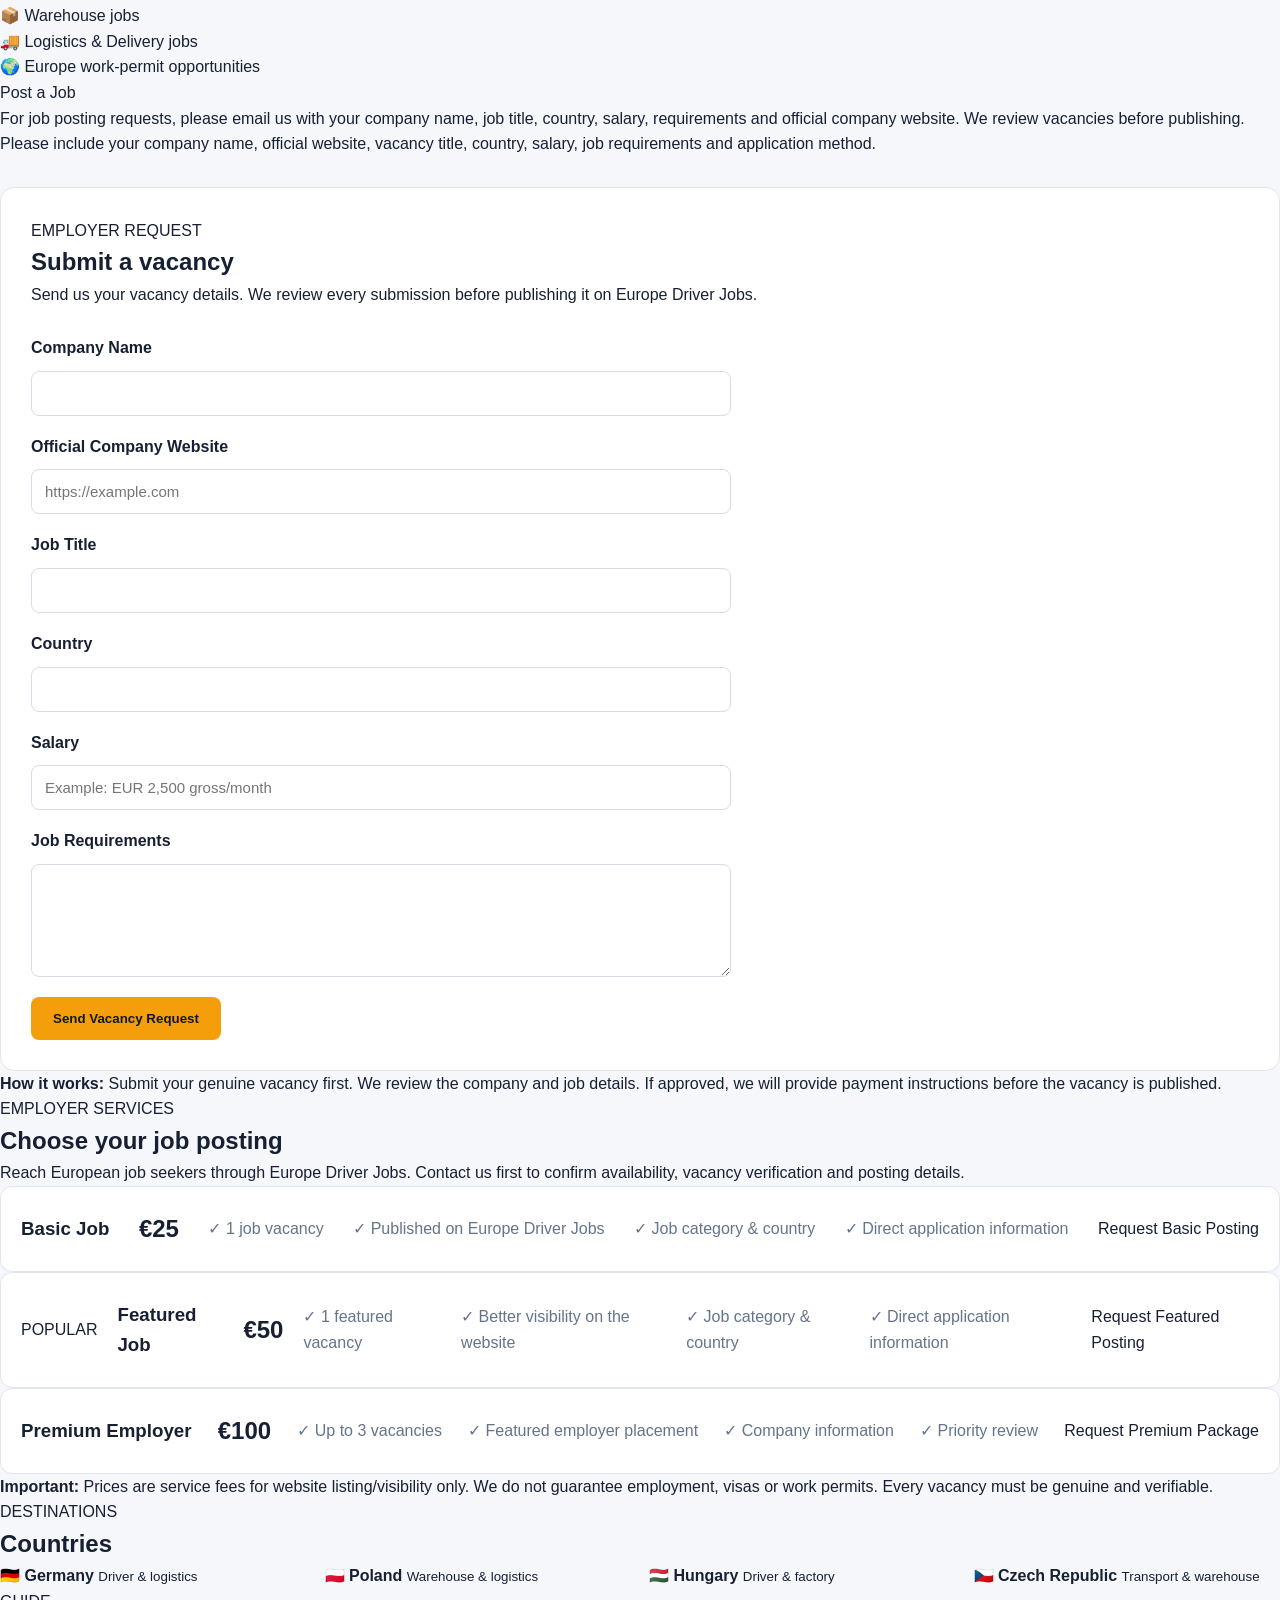
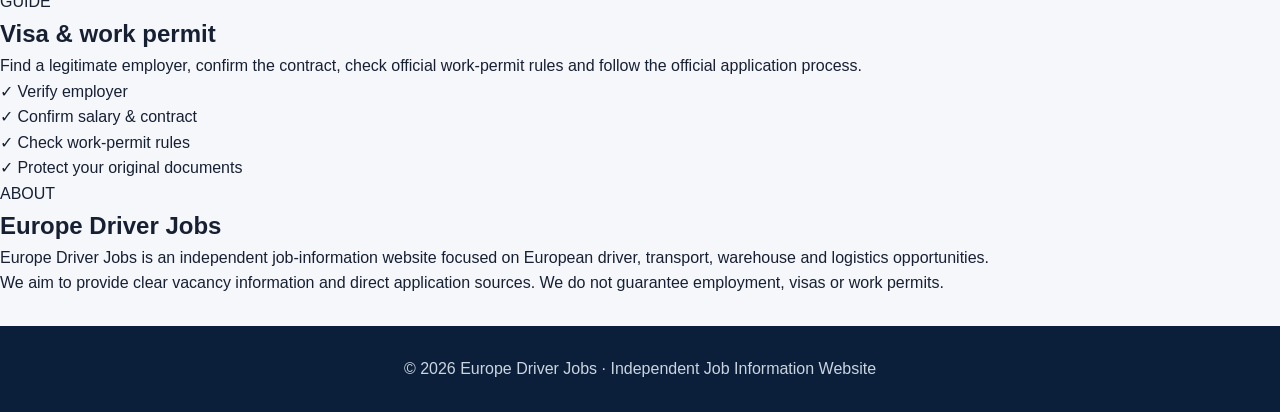
==== commit ef607aa4: "Update index.html" ====
--- a/index.html
+++ b/index.html
@@ -66,7 +66,7 @@
 
 <div class="stats">
 <div>
-<b>1</b>
+<b>3</b>
 <small>Verified listing</small>
 </div>
 
@@ -145,23 +145,79 @@
 
 <article class="job">
 
-<span class="pill">OFFICIAL SOURCE</span>
+<span class="pill">OFFICIAL EMPLOYER SOURCE</span>
 
 <h3>Bus Driver – Germany</h3>
 
-<p>🚌 Heavy Bus / Coach Driver</p>
-
-<p>📍 Germany · Work Permit</p>
-
-<p>💶 Salary: To be confirmed by employer</p>
-
-<p>✅ UAE Heavy Bus licence & experience preferred</p>
+<p>🚌 Bus / Coach Driver</p>
+
+<p>📍 Germany</p>
+
+<p>💶 Salary: See employer vacancy</p>
+
+<p>📋 Direct entry and bus-driver opportunities with Deutsche Bahn</p>
+
+<p>⚠️ German language and German driving/qualification requirements may apply.</p>
 
 <a
-href="https://www.arbeitsagentur.de/jobsuche/jobdetail/12456-1625822-1-S"
+href="https://db.jobs/de-de/berufe/busfahrer"
 target="_blank"
 rel="noopener">
-View Official Job
+View Official Employer
+</a>
+
+</article>
+
+
+<article class="job">
+
+<span class="pill">CURRENT VACANCY</span>
+
+<h3>LKW Driver – Wuppertal, Germany</h3>
+
+<p>🚛 Truck Driver / LKW Fahrer</p>
+
+<p>📍 Wuppertal, Germany</p>
+
+<p>💶 Salary: To be confirmed by employer</p>
+
+<p>📋 Full-time · Local and scheduled transport</p>
+
+<p>✅ Licence requirements: C, C1, C1E or CE with required professional qualification</p>
+
+<p>⚠️ ADR qualification is required for this vacancy.</p>
+
+<a
+href="https://www.dsv.com/de-de/karriere/stellenangebote/joboffer/v2/126934-de_DE"
+target="_blank"
+rel="noopener">
+View Official Vacancy
+</a>
+
+</article>
+
+
+<article class="job">
+
+<span class="pill">OFFICIAL EMPLOYER JOBS</span>
+
+<h3>Warehouse Jobs – Germany</h3>
+
+<p>📦 Warehouse / Logistics</p>
+
+<p>📍 Germany</p>
+
+<p>💶 Salary: To be confirmed by employer</p>
+
+<p>📋 DSV currently lists warehouse and logistics vacancies in Germany.</p>
+
+<p>✅ Locations include Bingen am Rhein, Bühl and other German locations.</p>
+
+<a
+href="https://www.dsv.com/de-de/karriere/stellenangebote"
+target="_blank"
+rel="noopener">
+View Official DSV Jobs
 </a>
 
 </article>
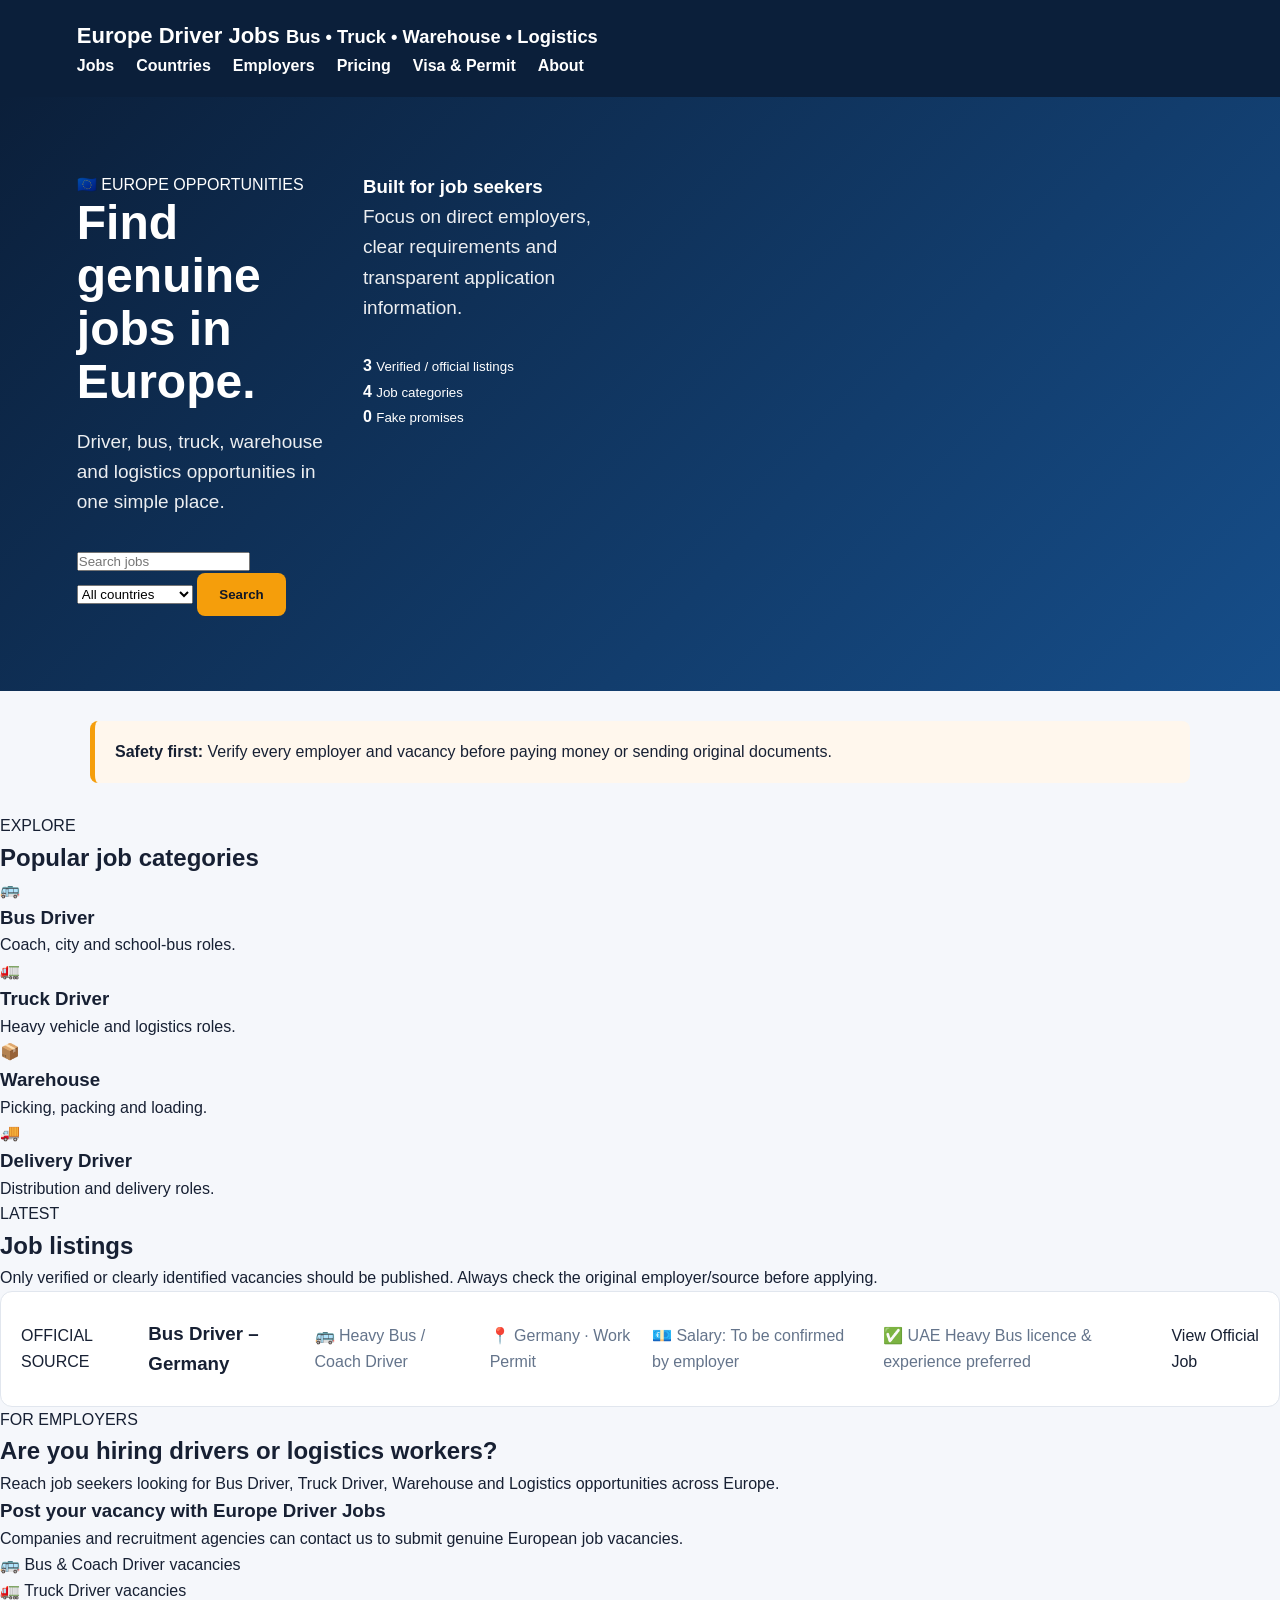
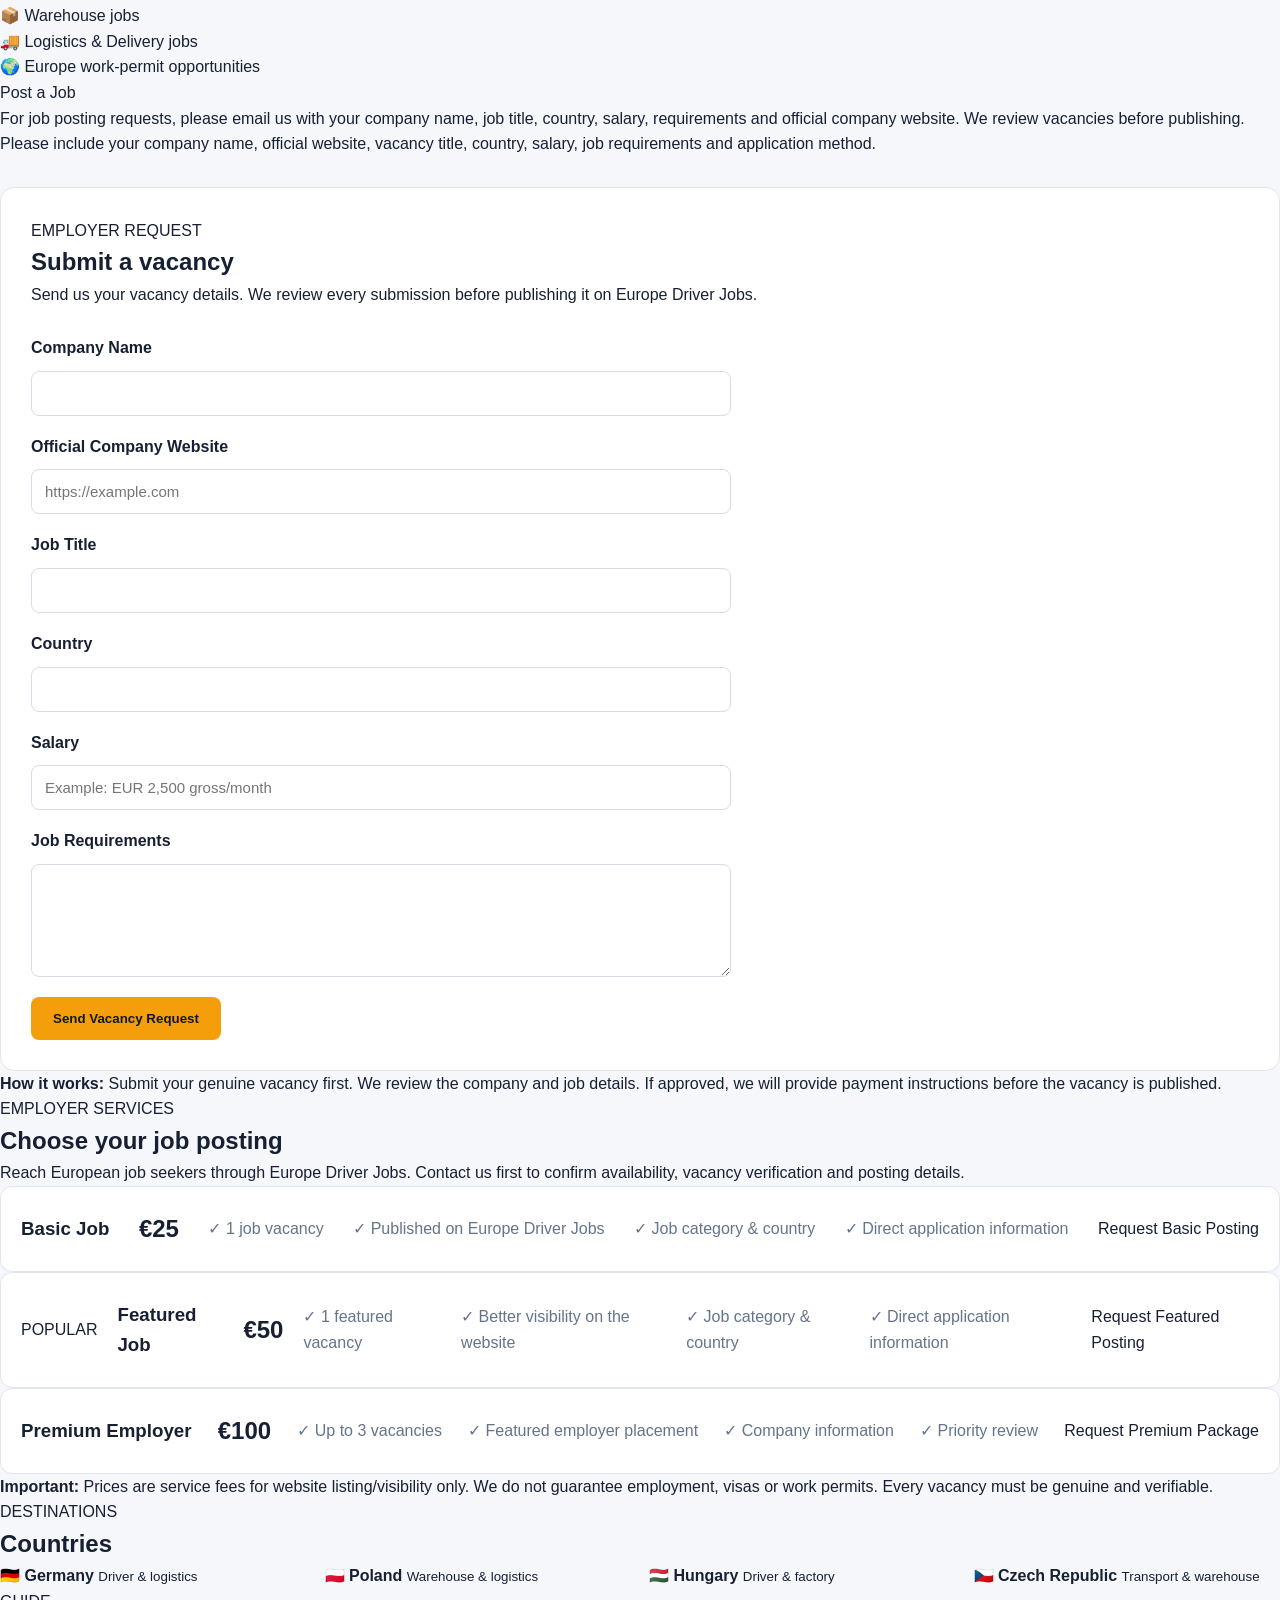
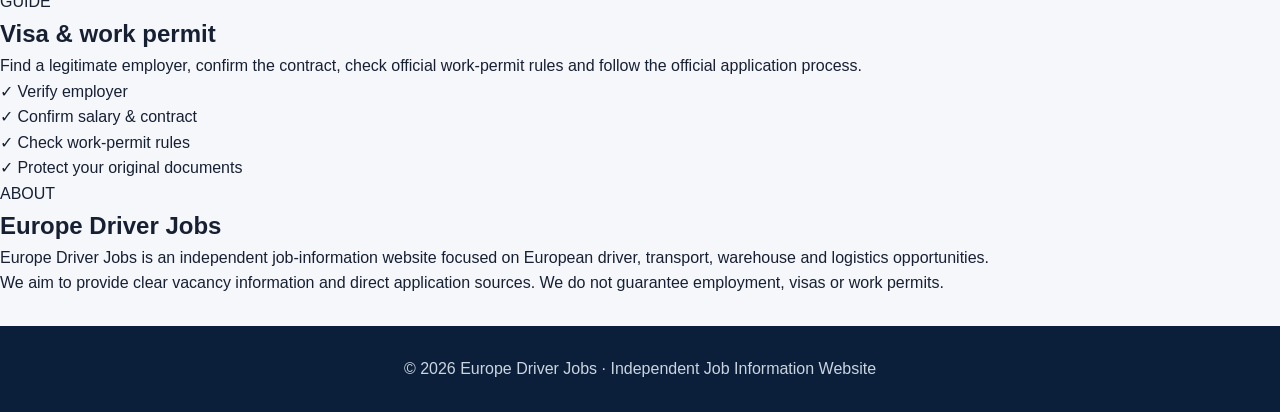
==== commit c0d4e6db: "Update index.html" ====
--- a/index.html
+++ b/index.html
@@ -67,7 +67,7 @@
 <div class="stats">
 <div>
 <b>3</b>
-<small>Verified listing</small>
+<small>Verified / official listings</small>
 </div>
 
 <div>
